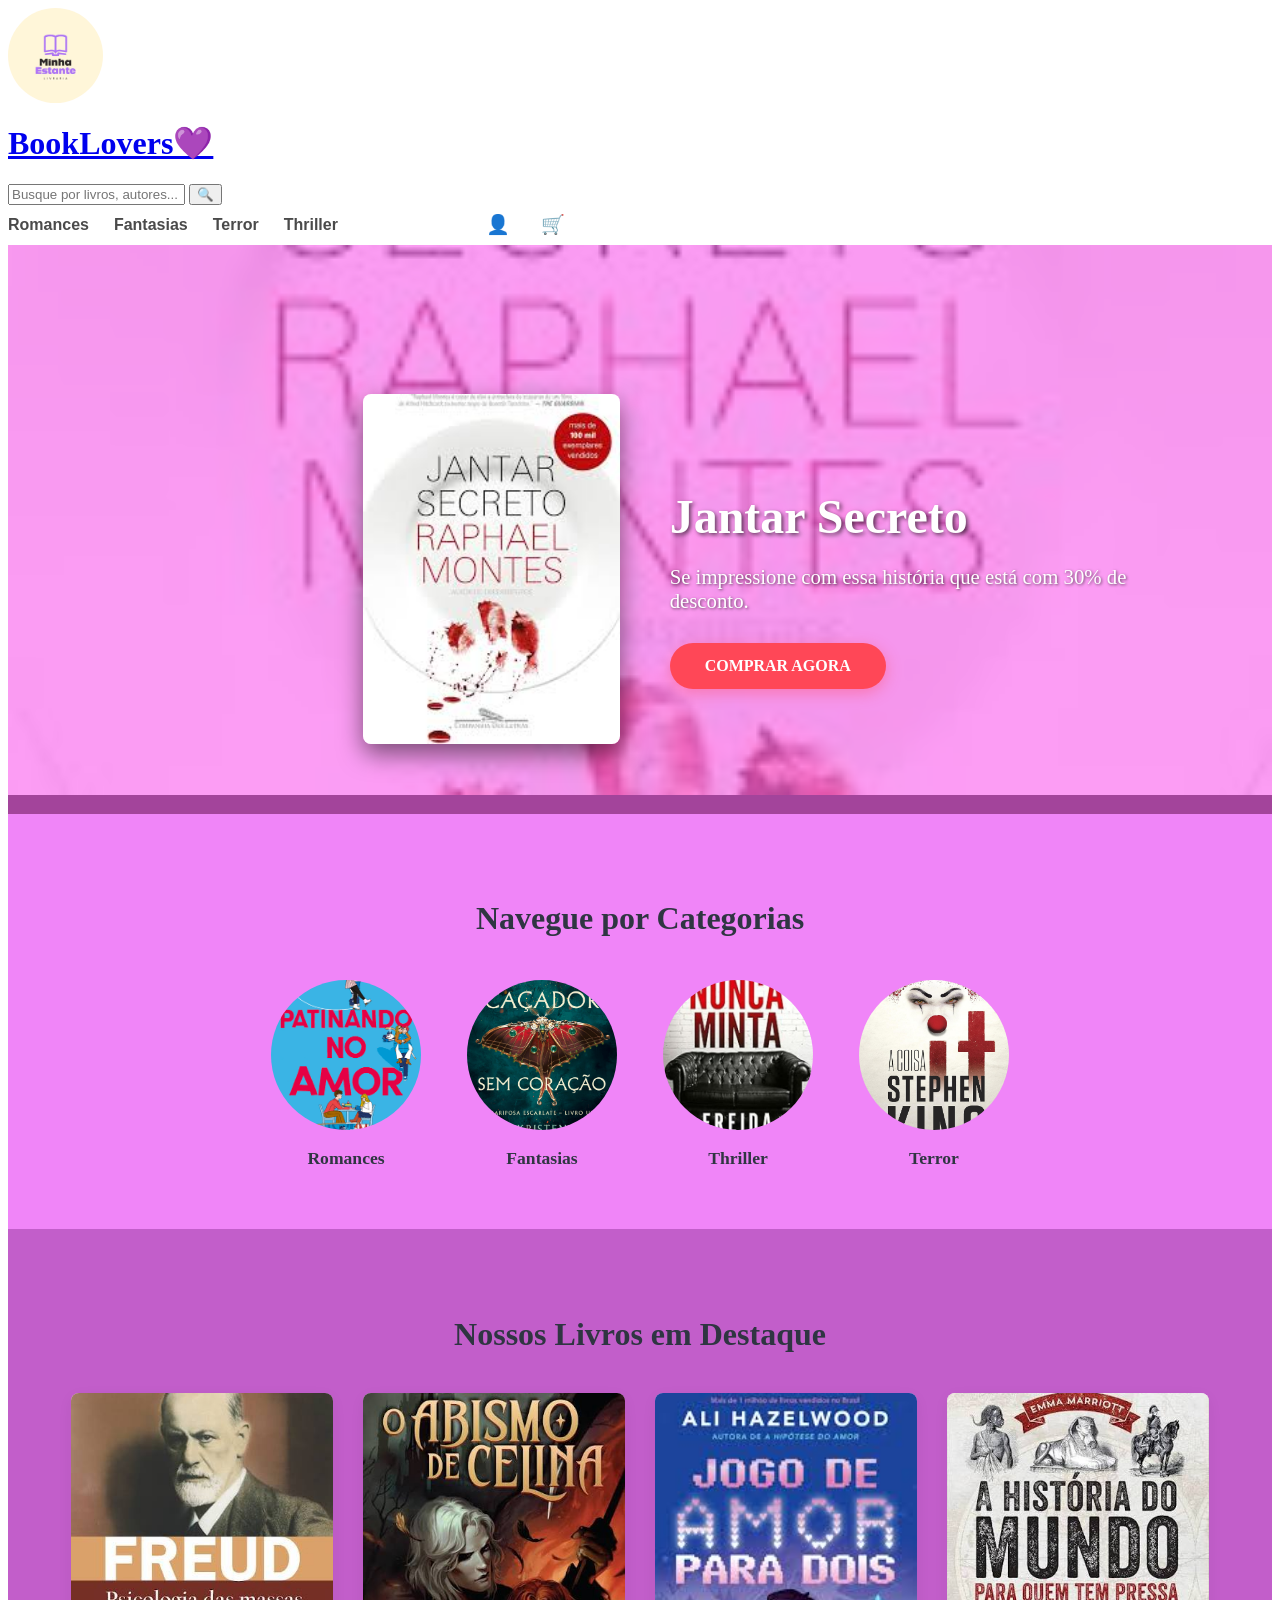
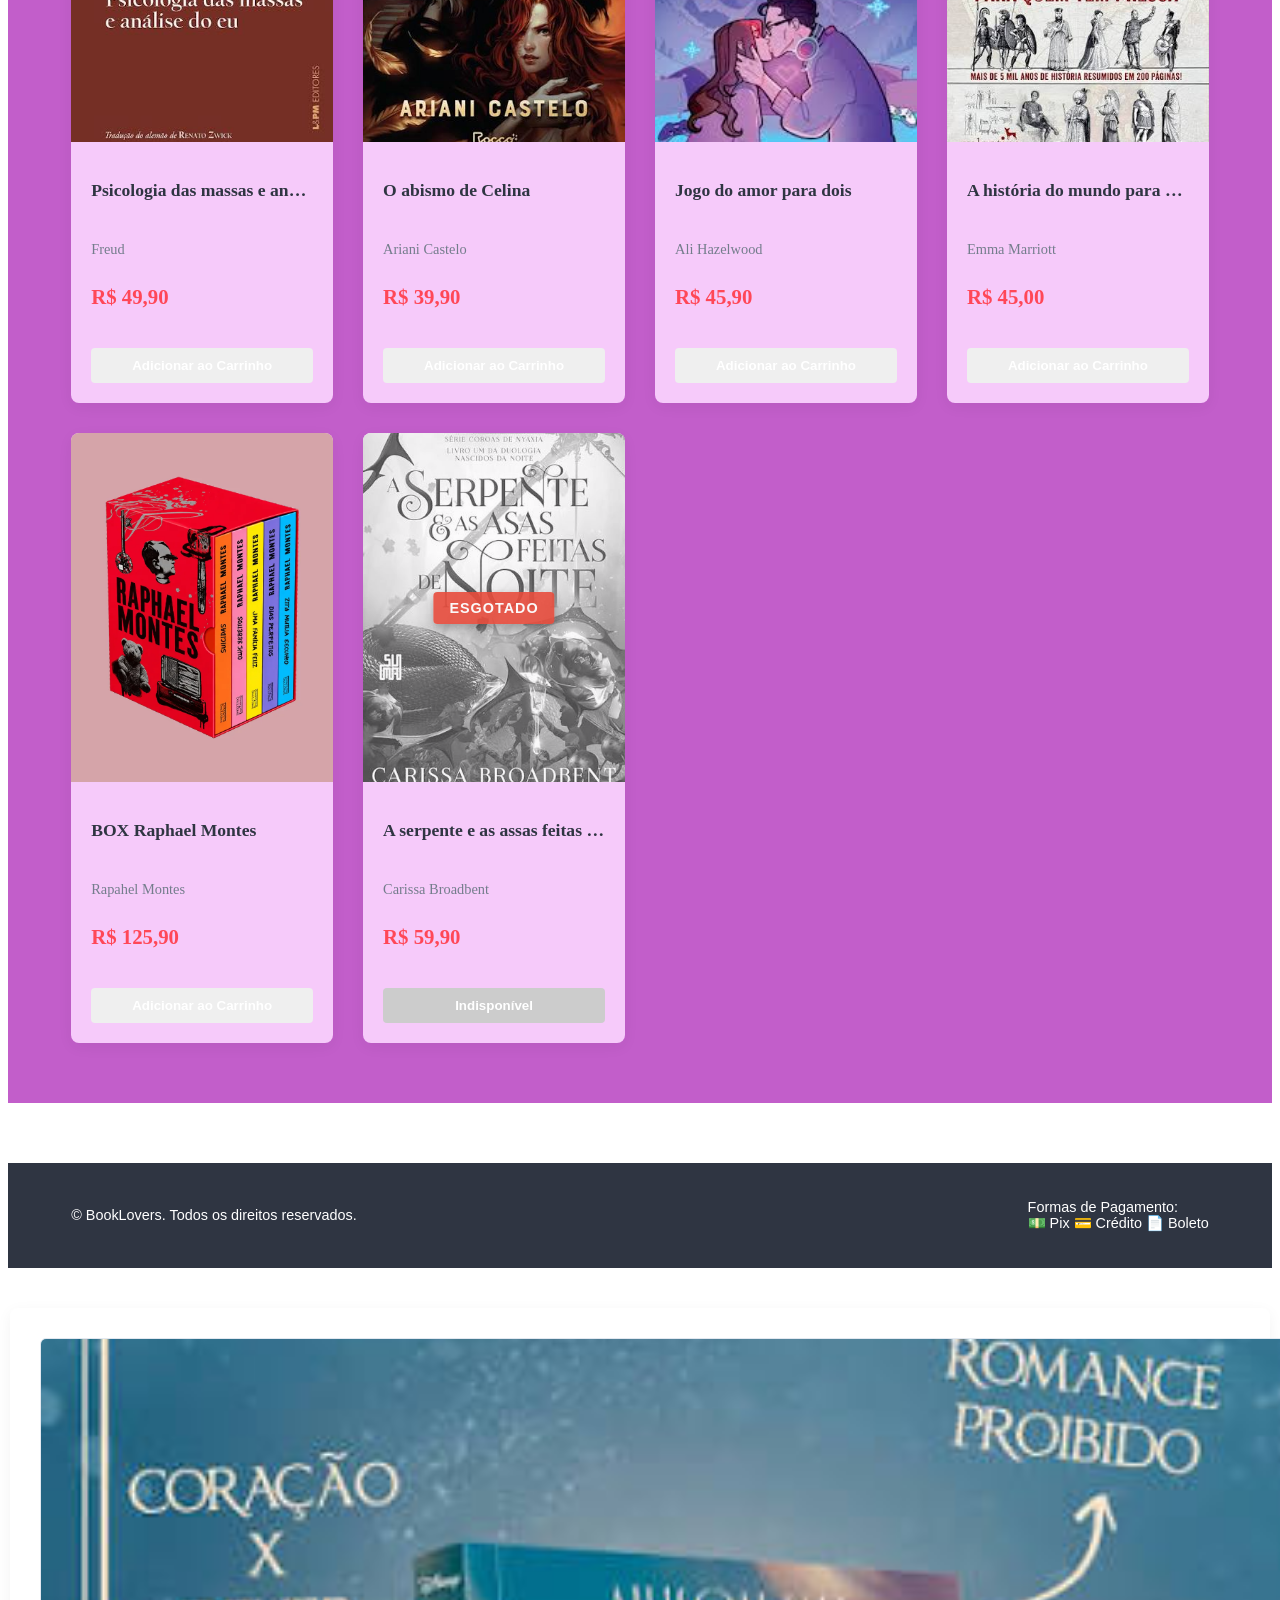
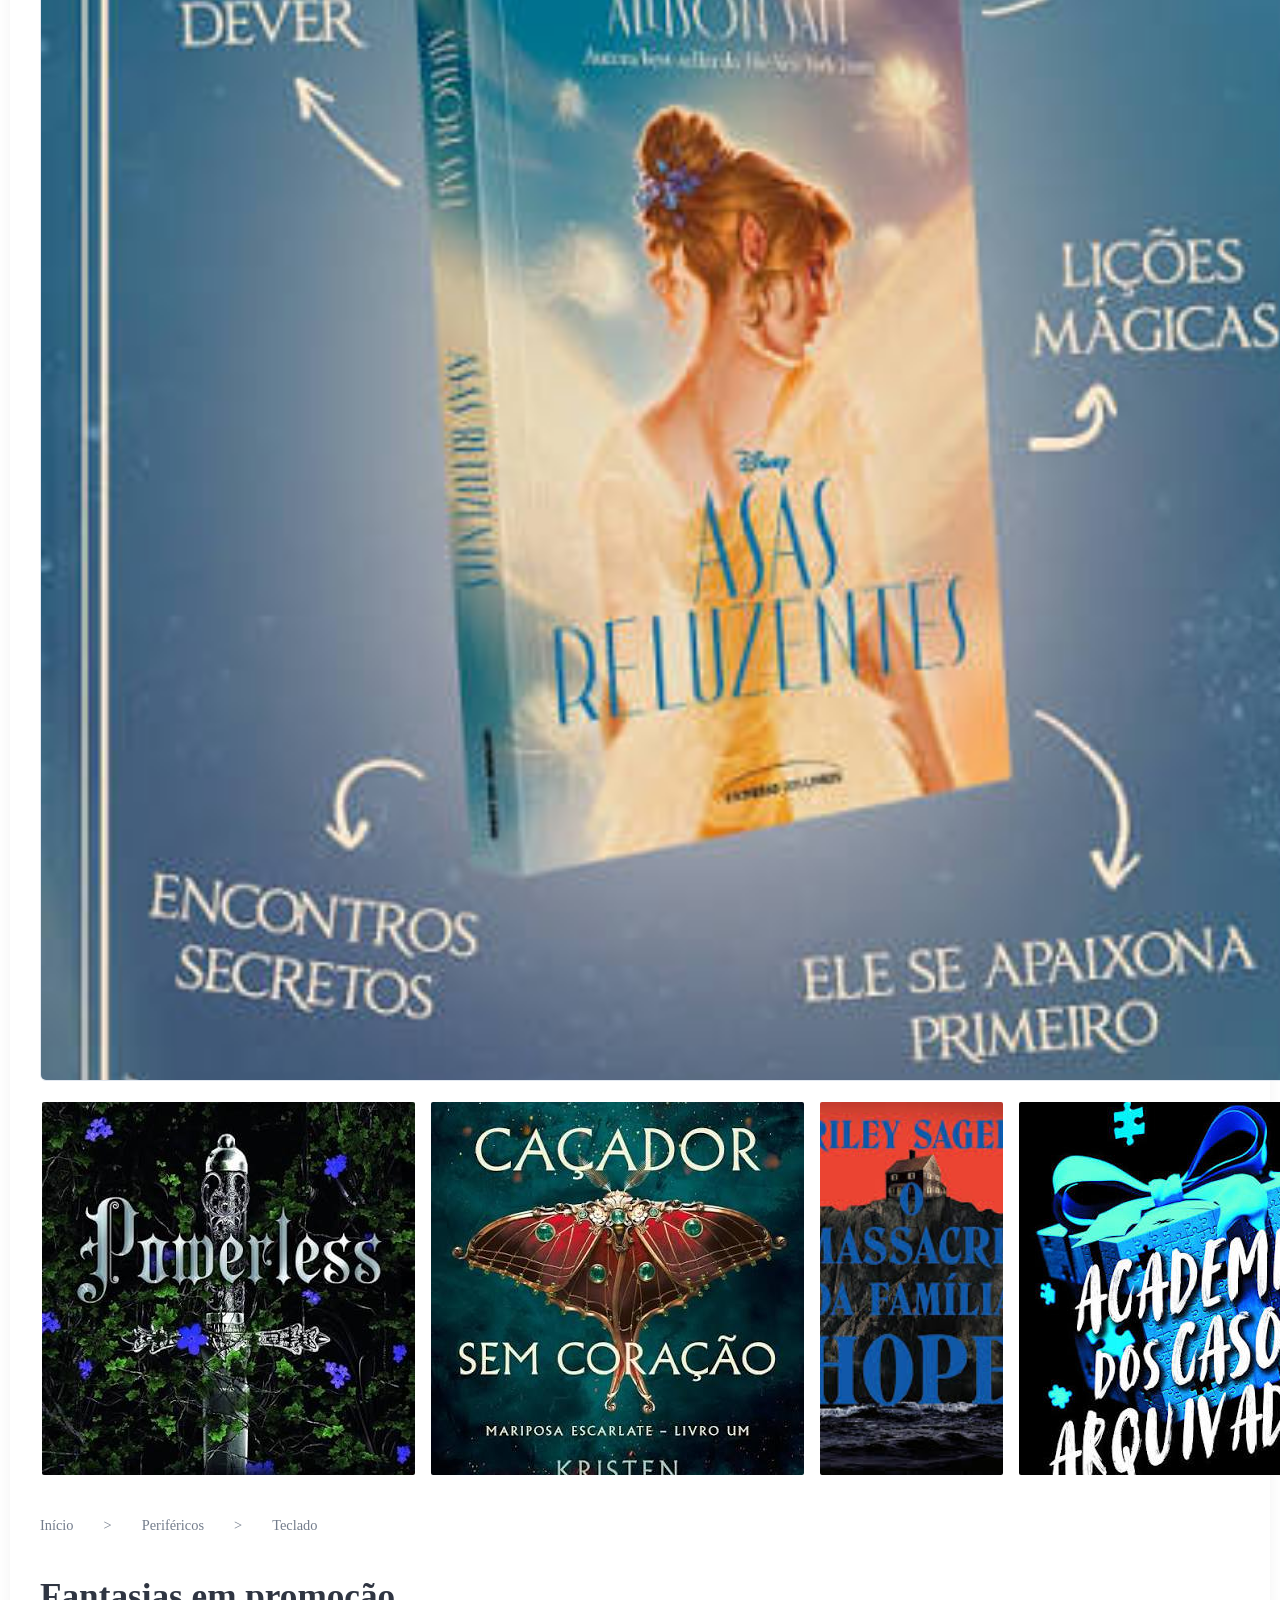
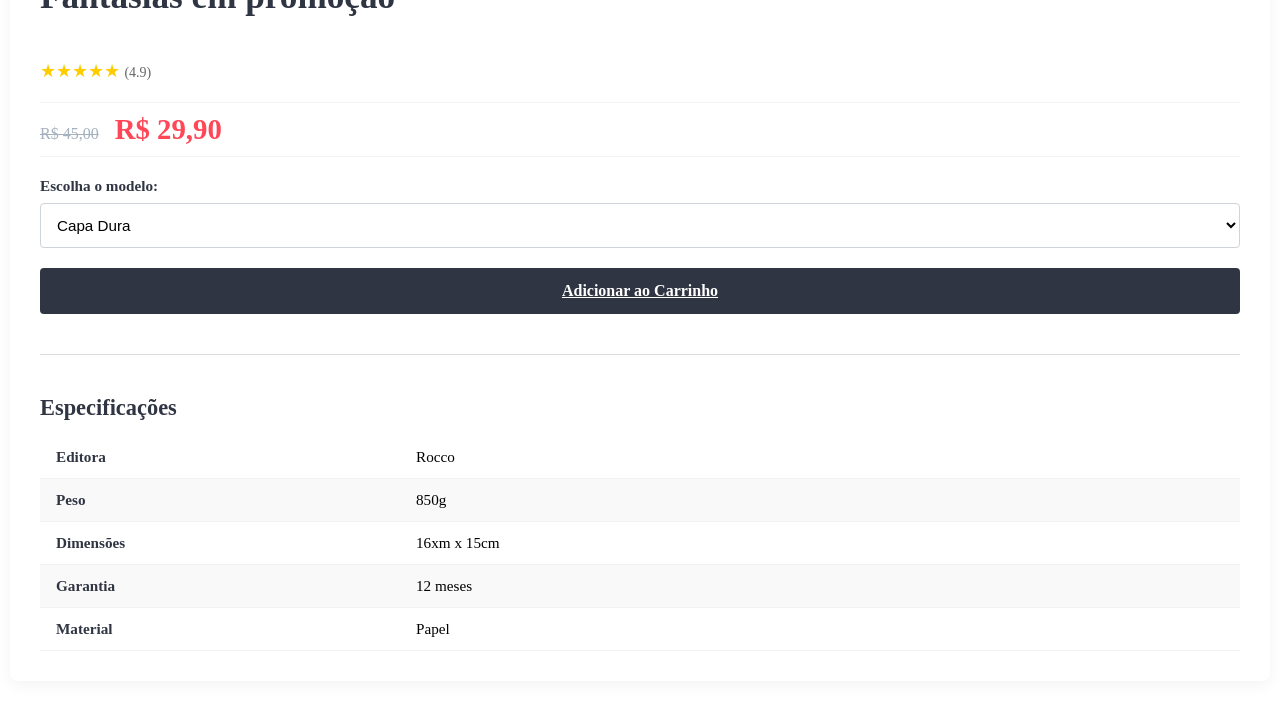
==== index.html @ 4bb21562 "Projeto Completo E-commerce HTML5 e CSS3" ====
<!DOCTYPE html>
<html lang="en">
<head>
    <meta charset="UTF-8">
    <meta name="viewport" content="width=device-width, initial-scale=1.0">
    <title>Document</title>
    <link rel="stylesheet" href="style.css">
</head>
<body>

    <header>
        <div class="logo">
            <a href="#">
                <img src="logo.webp" alt="Logotipo Oficial da Loja" />
                <h1>BookLovers💜</h1>
            </a>
        </div>

          <div class="search-box">
        <input type="text" placeholder="Busque por livros, autores...">
        <button>🔍</button>
    </div>

        <nav>
            <ul class="nav-links">
                <li><a href="romances">Romances</a></li>
                <li><a href="fantasias">Fantasias</a></li>
                <li><a href="terror">Terror</a></li>
                <li><a href="Thriller">Thriller</li>
            </ul>

               <div class="nav-icons">
            <a href="#perfil" aria-label="Minha Conta">👤</a>
            <a href="carrinho" aria-label="Carrinho de compras">🛒</a>
            </div>
        </nav>
    </header>

            <section class="hero">
        <div class="carousel-container">
            <div class="carousel-track">

                <!-- BANNER 1 -->
                <div class="carousel-item" id="banner-1">
                    <img src="jantarsecreto.jpg" alt="Fundo Promoção Thriller" class="banner-bg-img">

                    <div class="carousel-content">
                        <div class="book-cover">
                            <img src="jantarsecreto.jpg" alt="Livro Jantar Secreto">
                        </div>
                        <div class="book-info">
                            <h2>Jantar Secreto</h2>
                            <p>Se impressione com essa história que está com 30% de desconto.</p>
                            <a href="#comprar" class="carousel-btn">Comprar Agora</a>
                        </div>
                    </div>
                </div>

                <!-- BANNER 2 -->
                <div class="carousel-item" id="banner-2">
                    <img src="romance.jpg" alt="Fundo Promoção Romance" class="banner-bg-img">
                    
                    <a href="#banner-1" class="nav-arrow prev-arrow">&#10094;</a>
                    <a href="#banner-3" class="nav-arrow next-arrow">&#10095;</a>

                    <div class="carousel-content">
                        <div class="book-cover">
                            <img src="romance.jpg" alt="Livro A Professora do Jogador">
                        </div>
                        <div class="book-info">
                            <h2>A Professora do Jogador</h2>
                            <p>Até 5x sem juros.</p>
                            <a href="#ver-mais" class="carousel-btn">Ver Detalhes</a>
                        </div>
                    </div>
                </div>

                <!-- BANNER 3 -->
                <div class="carousel-item" id="banner-3">
                    <img src="fantasia.jpg" alt="Fundo Promoção Fantasia" class="banner-bg-img">
                    
                    <a href="#banner-2" class="nav-arrow prev-arrow">&#10094;</a>
                    <a href="#banner-1" class="nav-arrow next-arrow">&#10095;</a>

                    <div class="carousel-content">
                        <div class="book-cover">
                            <img src="fantasia.jpg" alt="Livro A Rainha Sul">
                        </div>
                        <div class="book-info">
                            <h2>A Rainha Sul</h2>
                            <p>Frete grátis para todo o Brasil usando o cupom FRETELIVRO.</p>
                            <a href="#aproveitar" class="carousel-btn">Aproveitar</a>
                        </div>
                    </div>
                </div>

            </div>
        </div>
    </section>

    <section class="categories-section">
    <h2>Navegue por Categorias</h2>
    
    <div class="categories-container">
        
        <!-- Categoria 1 -->
        <a href="#romances" class="category-item">
            <div class="category-img-wrapper">
                <img src="romance2.png" alt="Categoria Romances">
            </div>
            <span>Romances</span>
        </a>

        <!-- Categoria 2 -->
        <a href="#fantasias" class="category-item">
            <div class="category-img-wrapper">
                <img src="fantasia2.jpg" alt="Categoria Fantasias">
            </div>
            <span>Fantasias</span>
        </a>

        <!-- Categoria 3 -->
        <a href="#terror" class="category-item">
            <div class="category-img-wrapper">
                <img src="suspense.webp" alt="Categoria Terror">
            </div>
            <span>Thriller</span>
        </a>

        <!-- Categoria 4 -->
        <a href="#Thriller" class="category-item">
            <div class="category-img-wrapper">
                <img src="terror.jpg" alt="Categoria Terror">
            </div>
            <span>Terror</span>
        </a>
    </div>
</section>

<section class="products-section">
    <h2>Nossos Livros em Destaque</h2>
    
        <div class="products-grid">
        
        <!-- PRODUTO 1 -->
        <article class="product-card">
            <figure class="product-img-container">
                <img src="freud.jpg" 
                     alt="Livro de romance com capa rosa ilustrada mostrando um casal de jovens" 
                     width="300" 
                     height="400" 
                     loading="lazy">
            </figure>
            <figcaption class="product-info">
                <h3>Psicologia das massas e anásile do eu</h3>
                <p class="product-author">Freud</p>
                <p class="product-price">R$ 49,90</p>
                <button class="buy-button">Adicionar ao Carrinho</button>
            </figcaption>
        </article>

        <!-- PRODUTO 2 -->
        <article class="product-card">
            <figure class="product-img-container">
                <img src="oabismodecelina.jpg" 
                     alt="Livro de fantasia medieval com dragão dourado em relevo na capa escura" 
                     width="300" 
                     height="400" 
                     loading="lazy">
            </figure>
            <figcaption class="product-info">
                <h3>O abismo de Celina</h3>
                <p class="product-author">Ariani Castelo</p>
                <p class="product-price">R$ 39,90</p>
                <button class="buy-button">Adicionar ao Carrinho</button>
            </figcaption>
        </article>

        <!-- PRODUTO 3 -->
        <article class="product-card">
            <figure class="product-img-container">
                <img src="jogodoamorparadois.jpg" 
                     alt="Livro de terror psicológico com fundo preto e uma silhueta misteriosa em uma floresta" 
                     width="300" 
                     height="400" 
                     loading="lazy">
            </figure>
            <figcaption class="product-info">
                <h3>Jogo do amor para dois</h3>
                <p class="product-author">Ali Hazelwood</p>
                <p class="product-price">R$ 45,90</p>
                <button class="buy-button">Adicionar ao Carrinho</button>
            </figcaption>
        </article>

        <!-- PRODUTO 4 -->
        <article class="product-card">
            <figure class="product-img-container">
                <img src="ahistoriadomundo.jpg" 
                     alt="Livro de suspense policial mostrando uma fita de isolamento de cena de crime" 
                     width="300" 
                     height="400" 
                     loading="lazy">
            </figure>
            <figcaption class="product-info">
                <h3>A história do mundo para quem tem pressa</h3>
                <p class="product-author">Emma Marriott</p>
                <p class="product-price">R$ 45,00</p>
                <button class="buy-button">Adicionar ao Carrinho</button>
            </figcaption>
        </article>

        <!-- PRODUTO 5 -->
        <article class="product-card">
            <figure class="product-img-container">
                <img src="box.webp" 
                     alt="Livro clássico de drama com caligrafia dourada antiga e capa dura azul marinho" 
                     width="300" 
                     height="400" 
                     loading="lazy">
            </figure>
            <figcaption class="product-info">
                <h3>BOX Raphael Montes</h3>
                <p class="product-author">Rapahel Montes</p>
                <p class="product-price">R$ 125,90</p>
                <button class="buy-button">Adicionar ao Carrinho</button>
            </figcaption>
        </article>

        <!-- PRODUTO 6 (Esgotado) -->
        <article class="product-card product-sold-out">
            <figure class="product-img-container">
                <img src="asserpentes.jpg" 
                     alt="Livro de ficção científica com ilustrações de planetas e uma nave espacial neon" 
                     width="300" 
                     height="400" 
                     loading="lazy">
                <div class="sold-out-badge">ESGOTADO</div> 
            </figure>
            <figcaption class="product-info">
                <h3>A serpente e as assas feitas de noite</h3>
                <p class="product-author">Carissa Broadbent</p>
                <p class="product-price">R$ 59,90</p>
                <button class="buy-button" disabled style="background-color: #ccc; cursor: not-allowed;">Indisponível</button>
            </figcaption>
        </article>

    </div>

</section>

<footer>
    <div class="footer-container">
        
        <div class="footer-copy">
            <p>&copy; BookLovers. Todos os direitos reservados.</p>
        </div>

        <div class="footer-payments">
            <span>Formas de Pagamento:</span>
            <div class="payment-badges">
                
                <span class="badge" title="Pix">💵 Pix</span>
                <span class="badge" title="Cartão de Crédito">💳 Crédito</span>
                <span class="badge" title="Boleto Bancário">📄 Boleto</span>
            </div>
        </div>
    </div>
</footer>

<div class="container">
        
        <!-- 1. Layout de Duas Colunas -->
        <div class="product-wrapper">
            
            <!-- Coluna da Esquerda: Galeria de Imagens -->
            <div class="column-left">
                <!-- Foto Principal Grande -->
                 <img src="asas.jpg" alt="Foto principal do Livro de Fantasia" 
                 class="main-image">
                <!-- Miniaturas (Thumbnails) -->
                <div class="thumbnails">
        <img src="powerless.jpg" alt="Visão frontal" class="thumb">
        <img src="caçador.jpg" alt="Visão lateral" class="thumb">
        <img src="omassacre.jpg" alt="Detalhe dos switches" class="thumb">
        <img src="academia.jpg" alt="Iluminação RGB" class="thumb">
                </div>
            </div>

            <!-- Coluna da Direita: Informações de Compra -->
            <div class="column-right">
                
                <!-- Trilha de Navegação (Breadcrumb) -->
                <nav class="breadcrumb">
                    <a href="#">Início</a> &gt; <a href="#">Periféricos</a> &gt; <a href="#">Teclado</a>
                </nav>

                <!-- Título h1 -->
                <h1 class="product-title">Fantasias em promoção</h1>

                <!-- Avaliação em Estrelas -->
                <div class="stars">
                    ★★★★★ <span style="color:#666; font-size:14px;">(4.9)</span>
                </div>

                <!-- Preço Antigo/Atual -->
                <div class="price-box">
                    <span class="old-price">R$ 45,00</span>
                    <span class="current-price">R$ 29,90</span>
                </div>

                <!-- Seletor de Opções (<select>) -->
                <div class="selectors">
                    <label for="switch-color">Escolha o modelo:</label>
                    <select id="switch-color" name="switch-color">
                        <option value="blue">Capa Dura</option>
                        <option value="red">Capa Mole</option>
                        <option value="brown">Edição Especial</option>
                    </select>
                </div>

                <!-- Botão Principal -->
                <a href="carrinho.html" class="btn-add-to-cart">Adicionar ao Carrinho</a>

            </div>
        </div>

        <hr style="border: 0; height: 1px; background: #ddd; margin: 40px 0;">

        <!-- 2. Tabela de Especificações Técnicas -->
        <h2 class="spec-table-title">Especificações</h2>
        
        <table class="spec-table">
            <tbody>
                <tr>
                    <th scope="row">Editora</th>
                    <td>Rocco</td>
                </tr>
                <tr>
                    <th scope="row">Peso</th>
                    <td>850g</td>
                </tr>
                <tr>
                    <th scope="row">Dimensões</th>
                    <td>16xm x 15cm</td>
                </tr>
                <tr>
                    <th scope="row">Garantia</th>
                    <td>12 meses</td>
                </tr>
                <tr>
                    <th scope="row">Material</th>
                    <td>Papel</td>
                </tr>
            </tbody>
        </table>

    </div>
    

</body>
</html>
---- style.css ----
Aqui está o seu arquivo style.css completo e unificado. Adicionei os estilos das novas páginas diretamente no código que você enviou, mantendo a sua paleta de cores original e cobrindo todos os requisitos obrigatórios das imagens (como o tamanho de 64px com object-fit: cover para as mídias e as regras de feedback visual com :focus:valid e :focus:invalid).

Código CSS Atualizado e Unificado (style.css)

Substitua todo o conteúdo do seu arquivo style.css por este bloco abaixo:
css
/* ==========================================================================
   CÓDIGO ORIGINAL ENVIADO PELO USUÁRIO (CABEÇALHO, HERO, VITRINE E PRODUTO)
   ========================================================================== */

/* 1. Configuração e Fundo do Cabeçalho Principal */
header {
  display: flex;
  justify-content: space-between; /* Empurra a logo para a esquerda e o <nav> para a direita */
  align-items: center;           /* Alinha tudo verticalmente no centro */
  padding: 15px 5%;              /* Dá um espaçamento interno para não colar nas bordas */
  background-color: #c685e0;     /* Cor de fundo do cabeçalho */
  box-shadow: 0 2px 10px rgba(220, 54, 54, 0.08); /* Cria uma sombra suave embaixo */
  position: sticky;              /* Mantém o menu fixo no topo ao rolar a página */
  top: 0;
  z-index: 1000;                 /* Garante que o menu fique por cima do carrossel */
}

/* 2. Controle do tamanho da Imagem da Logo */
.logo img {
  height: 95px;                  /* Define uma altura ideal e bem ajustada para a logo */
  width: auto;                   /* Mantém a proporção correta para não distorcer */
  display: block;
  border-radius: 50%;
  object-fit: cover;
}

/* 3. Estrutura do Menu de Navegação (nav) */
nav {
  display: flex;
  align-items: center;           /* Alinha a lista de links e o carrinho na mesma linha */
  gap: 30px;                     /* Espaçamento seguro entre o menu de texto e o ícone do carrinho */
}

.nav-icons {
  display: flex;
  flex-direction: row; /* Força ficar na horizontal, e não empilhado */
  gap: 15px;           /* Espaço entre um ícone e outro */
  align-items: center;
}
/* 4. Alinhamento dos Links (ul) */
.nav-links {
  display: flex;                 /* Coloca os itens do menu (li) um ao lado do outro */
  list-style: none;              /* Remove as bolinhas padrões da lista */
  gap: 25px;                     /* Espaçamento uniforme entre cada link */
  margin: 0;
  padding: 0;
}

/* 5. Estilização Visual das Palavras (Links) */
.nav-links a {
  text-decoration: none;         /* Remove o sublinhado padrão de link */
  color: #4a4a4a;                /* Cor cinza escura moderna */
  font-family: sans-serif;
  font-size: 1rem;
  font-weight: 600;              /* Deixa a fonte ligeiramente mais marcante */
  transition: color 0.2s ease;   /* Deixa a mudança de cor suave ao passar o mouse */
}

/* Efeito Hover nos links de texto */
.nav-links a:hover {
  color: #f069de;                /* Muda para a cor de destaque (Vermelho/Coral) */
}

.nav-icons a {
  display: flex;
  align-items: center;
  justify-content: center;
  width: 40px;
  height: 40px;
  background-color: #ffffff; /* Fundo branco como o da sua imagem */
  border-radius: 50%;
  color: #2f3542;
  text-decoration: none;
  font-size: 1.2rem;
  transition: all 0.2s ease;
}

.nav-icons a:hover {
  transform: scale(1.1);
  background-color: #ff4757; /* Cor de destaque ao passar o mouse */
  color: #ffffff;
}
/* 6. Estilização do Ícone de Carrinho */
.cart-icon a {
  display: flex;
  align-items: center;
  justify-content: center;
  width: 40px;
  height: 40px;
  background-color: #f1f2f6;     /* Cria uma sutil bolinha cinza de fundo para o ícone */
  border-radius: 50px;           /* Deixa o fundo perfeitamente redondo */
  color: #2f3542;
  transition: all 0.2s ease;
}

/* Efeito Hover no botão do carrinho */
.cart-icon a:hover {
  background-color: #ff4757;     /* Fundo fica vermelho ao passar o mouse */
  color: #ffffff;                /* O ícone dentro dele fica branco */
  transform: scale(1.08);        /* Dá um leve pulo de zoom */
}

/* ==================== ESTILO DO CARROSSEL (LIVRO + TEXTO) ==================== */
.hero {
  width: 100%;
  background-color: #000000;
}

.carousel-container {
  width: 100%;
  overflow-x: auto;
  scroll-snap-type: x mandatory; 
  scroll-behavior: smooth;
}

.carousel-container::-webkit-scrollbar {
  display: none; /* Oculta barra de rolagem */
}

.carousel-track {
  display: flex;
}

.carousel-item {
  flex: 0 0 100%;
  width: 100%;
  position: relative;
  scroll-snap-align: start;
}

/* Imagem de fundo do banner geral */
.banner-bg-img {
  width: 100%;
  height: 550px; /* Aumentamos um pouco a altura para acomodar o livro */
  object-fit: cover;
  display: block;
}

/* Container do Conteúdo: Organiza o livro e os textos lado a lado */
.carousel-content {
  position: absolute;
  top: 0;
  left: 0;
  width: 100%;
  height: 100%;
  background: rgba(250, 105, 238, 0.65); /* Filtro escuro para dar excelente leitura */
  
  display: flex;
  flex-direction: row; /* Coloca Livro e Texto lado a lado */
  justify-content: center;
  align-items: center;
  gap: 50px; /* Espaço entre o livro e as informações */
  padding: 40px 10%;
  color: #ffffff;
}

/* Lado Esquerdo: Área da Capa do Livro */
.book-cover {
  flex-shrink: 0;
}

.book-cover img {
  height: 350px; /* Altura ideal da capa do livro na tela */
  width: auto;
  border-radius: 8px; /* Cantos arredondados na capa */
  box-shadow: 0 10px 25px rgba(0, 0, 0, 0.5); /* Sombra pesada para dar efeito 3D */
  display: block;
}

/* Lado Direito: Textos e Botão */
.book-info {
  max-width: 500px;
  text-align: left; /* Alinha o texto à esquerda, combinando com o design lateral */
}

.book-info h2 {
  font-size: 3rem;
  margin-bottom: 15px;
  text-shadow: 2px 2px 4px rgba(0, 0, 0, 0.6);
}

.book-info p {
  font-size: 1.3rem;
  margin-bottom: 30px;
  text-shadow: 1px 1px 3px rgba(0, 0, 0, 0.6);
}

/* Botão de Compra */
.carousel-btn {
  display: inline-block;
  background-color: #ff4757;
  color: #ffffff;
  text-decoration: none;
  padding: 14px 35px;
  font-weight: bold;
  font-size: 1rem;
  border-radius: 50px;
  text-transform: uppercase;
  transition: all 0.2s ease;
  box-shadow: 0 4px 15px rgba(255, 71, 87, 0.4);
}

.carousel-btn:hover {
  background-color: #ff6b81;
  transform: translateY(-3px);
}

/* RESPONSIVIDADE: Ajustes para telas menores de celular */
@media (max-width: 768px) {
  .banner-bg-img {
    height: 600px; /* No celular precisa de mais altura vertical */
  }
  
  .carousel-content {
    flex-direction: column; /* No celular, coloca o livro EM CIMA do texto */
    gap: 20px;
    padding: 20px;
    text-align: center;
  }
  
  .book-cover img {
    height: 220px; /* Diminui o livro no celular */
  }
  
  .book-info {
    text-align: center;
  }
  
  .book-info h2 {
    font-size: 1.8rem;
  }
  
  .book-info p {
    font-size: 1rem;
    margin-bottom: 15px;
  }
}

/* ==================== SEÇÃO DE CATEGORIAS CIRCULARES ==================== */
.categories-section {
  padding: 60px 5%;
  text-align: center;
  background-color: #f085f8;
}

.categories-section h2 {
  font-size: 2rem;
  margin-bottom: 40px;
  color: #2f3542;
  font-weight: 700;
}

/* Container que alinha as 4 categorias horizontalmente */
.categories-container {
  display: flex;
  justify-content: center;
  align-items: center;
  flex-wrap: wrap; /* Permite quebrar de linha em telas pequenas */
  gap: 40px;       /* Espaçamento uniforme entre os círculos */
}

/* Item individual da categoria (Link) */
.category-item {
  display: flex;
  flex-direction: column;
  align-items: center;
  text-decoration: none;
  color: #2f3542;
  font-weight: 600;
  font-size: 1.1rem;
  gap: 15px; /* Espaço entre a imagem circular e o texto abaixo dela */
}

/* Wrapper para controlar o corte da borda e animação com segurança */
.category-img-wrapper {
  width: 150px;         /* REQUISITO: Largura idêntica à altura */
  height: 150px;        /* REQUISITO: Altura idêntica à largura */
  border-radius: 50%;   /* REQUISITO: Círculo perfeito */
  overflow: hidden;     /* Garante que a imagem não vaze para fora do círculo */
  border: 3px solid transparent; /* Reserva o espaço para a borda no hover não mexer o layout */
  transition: all 0.3s ease;    /* Transição suave para a animação */
}

/* Estilização interna da imagem da categoria */
.category-img-wrapper img {
  width: 100%;
  height: 100%;
  object-fit: cover;    /* REQUISITO: Ajusta a foto sem distorcer ou esmagar */
  display: block;
  transition: transform 0.3s ease; /* Transição para o efeito de ampliação */
}

/* REQUISITO: Efeitos ao passar o mouse (:hover) */
.category-item:hover .category-img-wrapper {
  border-color: #ff4757; /* Adiciona uma borda colorida (mesmo tom do botão/carrinho) */
}

.category-item:hover .category-img-wrapper img {
  transform: scale(1.08); /* REQUISITO: Leve ampliação da imagem de 1.08x */
}

/* Efeito simples de cor também no texto ao passar o mouse */
.category-item:hover span {
  color: #ff4757;
}

/* ==================== VITRINE DE PRODUTOS PADRONIZADA ==================== */
.products-section {
  padding: 60px 5%;
  background-color: #c25eca;
  text-align: center;
}

.products-section h2 {
  font-size: 2rem;
  margin-bottom: 40px;
  color: #2f3542;
}

.products-grid {
  display: grid;
  grid-template-columns: repeat(auto-fit, minmax(250px, 1fr));
  gap: 30px; 
}

.product-card {
  background-color: #f6cafa;
  border-radius: 8px;
  overflow: hidden;
  box-shadow: 0 4px 15px rgba(0, 0, 0, 0.05);
  transition: transform 0.3s ease;
}

.product-img-container {
  width: 100%;
  overflow: hidden; 
  margin: 0;
  background-color: #f4f1f5;
  aspect-ratio: 3 / 4; 
}
.product-img-container img {
  width: 100%;
  height: 100%;
  object-fit: cover; 
  display: block;
  transition: transform 0.3s ease; 
}

.product-card:hover .product-img-container img {
  transform: scale(1.1); 
}

.product-info {
  padding: 20px;
  text-align: left;
  display: flex;
  flex-direction: column;
  gap: 8px;
}

.product-info h3 {
  font-size: 1.1rem;
  color: #2f3542;
  font-weight: 600;
  white-space: nowrap;
  overflow: hidden;
  text-overflow: ellipsis; 
}

.product-author {
  font-size: 0.9rem;
  color: #747d8c;
}

.product-price {
  font-size: 1.3rem;
  font-weight: 700;
  color: #ff4757; 
  margin-top: 5px;
}

/* Botão de compra interno da vitrine */
.buy-button {
Use o código com cuidado.
background-color: #2f3542;
color: #ffffff;
border: none;
padding: 10px;
border-radius: 4px;
font-weight: 600;
cursor: pointer;
margin-top: 10px;
transition: background-color 0.2s ease;
}
.buy-button:hover {
background-color: #ff4757; /* Fica vermelho ao passar o mouse */
}
/* ==================== PRODUTO ESGOTADO (FILTROS CSS) ==================== */
.product-sold-out .product-img-container {
position: relative;
}
.product-sold-out .product-img-container img {
filter: grayscale(100%);
opacity: 0.7;
}
.sold-out-badge {
position: absolute;
top: 50%;
left: 50%;
transform: translate(-50%, -50%);
background-color: rgba(231, 76, 60, 0.9);
color: #fbf9f9;
font-family: sans-serif;
font-size: 0.9rem;
font-weight: bold;
letter-spacing: 1px;
padding: 8px 16px;
border-radius: 4px;
text-transform: uppercase;
box-shadow: 0 4px 10px rgba(0, 0, 0, 0.3);
pointer-events: none;
z-index: 5;
}
.product-sold-out:hover .product-img-container img {
transform: scale(1);
}
/* ==================== SEÇÃO DE DETALHES GERAIS ==================== */
.container {
max-width: 1200px;
margin: 40px auto;
background: #fff;
padding: 30px;
border-radius: 8px;
box-shadow: 0 4px 15px rgba(0,0,0,0.05);
}
.product-wrapper {
display: flex;
flex-wrap: wrap;
gap: 40px;
margin-bottom: 40px;
}
.column-left {
flex: 1 1 450px;
}
/* Requisito Foto Principal: aspect-ratio 1/1 com object-fit cover */
.main-image {
width: 100%;
aspect-ratio: 1 / 1;
object-fit: cover;
border-radius: 6px;
border: 1px solid #e2e8f0;
}
.thumbnails {
display: flex;
gap: 12px;
margin-top: 15px;
}
/* Requisito Miniaturas: aspect-ratio 1/1 com efeito de destaque no hover */
.thumb {
flex: 1;
aspect-ratio: 1 / 1;
object-fit: cover;
border: 2px solid transparent;
border-radius: 4px;
cursor: pointer;
transition: all 0.2s ease;
}
.thumb:hover {
border-color: #ff4757;
transform: translateY(-2px);
}
.column-right {
flex: 1 1 450px;
display: flex;
flex-direction: column;
gap: 20px;
}
.breadcrumb {
font-size: 0.9rem;
color: #747d8c;
}
.breadcrumb a {
text-decoration: none;
color: inherit;
}
.breadcrumb a:hover {
text-decoration: underline;
}
.product-title {
font-size: 2.2rem;
color: #2f3542;
font-weight: 700;
}
.product-author-detail {
font-size: 1.1rem;
color: #747d8c;
margin-top: -10px;
}
.stars {
color: #ffcc00;
font-size: 1.1rem;
}
.price-box {
padding: 10px 0;
border-top: 1px solid #f1f2f6;
border-bottom: 1px solid #f1f2f6;
}
.old-price {
text-decoration: line-through;
color: #a4b0be;
font-size: 1rem;
margin-right: 12px;
}
.current-price {
font-size: 1.8rem;
font-weight: 700;
color: #ff4757;
}
.selectors {
display: flex;
flex-direction: column;
gap: 8px;
}
.selectors label {
font-weight: 600;
font-size: 0.95rem;
color: #2f3542;
}
.selectors select {
width: 100%;
padding: 12px;
border: 1px solid #ced4da;
border-radius: 4px;
background-color: #fff;
font-size: 0.95rem;
}
.btn-add-to-cart {
display: block;
text-align: center;
background-color: #2f3542;
color: white;
padding: 14px;
font-weight: 600;
font-size: 1rem;
border-radius: 4px;
transition: background 0.2s;
}
.btn-add-to-cart:hover {
background-color: #ff4757;
}
/* Requisito Tabela Semântica Zebrada */
.spec-table-title {
font-size: 1.4rem;
margin-bottom: 15px;
color: #2f3542;
}
.spec-table {
width: 100%;
border-collapse: collapse;
}
.spec-table th, .spec-table td {
padding: 12px 16px;
text-align: left;
border-bottom: 1px solid #f1f2f6;
font-size: 0.95rem;
}
/* Cabeçalho de Linha th scope="row" */
.spec-table th {
font-weight: 600;
color: #2f3542;
width: 30%;
}
/* Efeito Zebrado :nth-child(even) */
.spec-table tbody tr:nth-child(even) {
background-color: #f9f9f9;
}
/* ==========================================================================
NOVOS ESTILOS ADICIONADOS: PÁGINAS DO CARRINHO E CADASTRO (FOTOS COMPLEMENTARES)
========================================================================== */
/* ==================== ESTILO ADICIONAL DA PÁGINA 2 (CARRINHO) ==================== */
.cart-container {
max-width: 1200px;
margin: 40px auto;
display: flex;
flex-wrap: wrap;
gap: 40px;
}
.cart-main {
flex: 1 1 700px;
background: #ffffff;
padding: 30px;
border-radius: 8px;
border: 1px solid #e2e8f0;
}
.cart-table {
width: 100%;
border-collapse: collapse;
}
.cart-table caption {
font-size: 1rem;
font-weight: 600;
color: #747d8c;
text-align: left;
margin-bottom: 15px;
}
.cart-table th, .cart-table td {
padding: 16px;
text-align: left;
border-bottom: 1px solid #e2e8f0;
vertical-align: middle;
}
.cart-table th {
font-weight: 600;
color: #2f3542;
background-color: #f1f2f6;
font-size: 0.85rem;
text-transform: uppercase;
}
.product-cell {
display: flex;
align-items: center;
gap: 16px;
}
/* Requisito Obrigatório: miniatura quadrada 64px x 64px com object-fit: cover */
.product-thumb {
width: 64px;
height: 64px;
object-fit: cover;
border-radius: 4px;
border: 1px solid #e2e8f0;
}
.product-details h4 {
font-size: 0.95rem;
color: #2f3542;
font-weight: 600;
}
.product-details p {
font-size: 0.8rem;
color: #747d8c;
}
.qty-input {
width: 60px;
padding: 8px;
border: 1px solid #ced4da;
border-radius: 4px;
text-align: center;
}
.btn-remove {
background: none;
border: none;
cursor: pointer;
font-size: 1.1rem;
}
/* Requisito Obrigatório: tfoot com colspan para mensagem de frete ou parcial */
.cart-table tfoot td {
padding: 20px 16px;
background-color: #fff1f2;
color: #ff4757;
font-weight: 600;
font-size: 0.95rem;
border-bottom: none;
border-radius: 4px;
}
/* CARD RESUMO LATERAL - REQUISITO 2 (CARRINHO) */
.order-summary {
flex: 1 1 350px;
background: #ffffff;
padding: 30px;
border-radius: 8px;
border: 1px solid #e2e8f0;
height: fit-content;
display: flex;
flex-direction: column;
gap: 20px;
}
.summary-row {
display: flex;
justify-content: space-between;
font-size: 0.95rem;
color: #2f3542;
}
.summary-row.total {
border-top: 1px solid #e2e8f0;
padding-top: 15px;
font-size: 1.2rem;
font-weight: 700;
}
.coupon-container {
display: flex;
flex-direction: column;
gap: 6px;
}
.coupon-container label {
font-size: 0.85rem;
font-weight: 600;
color: #2f3542;
}
.coupon-box {
display: flex;
gap: 10px;
}
.coupon-box input {
flex: 1;
padding: 10px;
border: 1px solid #ced4da;
border-radius: 4px;
outline: none;
}
.btn-apply {
background-color: #2f3542;
color: #ffffff;
border: none;
padding: 0 16px;
border-radius: 4px;
font-weight: 600;
cursor: pointer;
}
.btn-apply:hover {
background-color: #ff4757;
}
/* Requisito Obrigatório: classe .btn-checkout */
.btn-checkout {
display: block;
text-align: center;
background-color: #ff4757;
color: #ffffff;
padding: 14px;
font-weight: 600;
border-radius: 4px;
}
.btn-checkout:hover {
background-color: #ff6b81;
}
/* ==================== ESTILO DA PÁGINA 3 (CADASTRO / FORMULÁRIO) ==================== */
.form-main {
max-width: 800px;
margin: 40px auto;
background: #ffffff;
padding: 40px;
border-radius: 8px;
border: 1px solid #e2e8f0;
}
/* Requisito Obrigatório: estilização de fieldset e legend */
fieldset {
border: 1px solid #e2e8f0;
border-radius: 6px;
padding: 24px;
margin-bottom: 30px;
}
legend {
font-weight: 700;
font-size: 1.1rem;
color: #2f3542;
padding: 0 10px;
}
.form-group {
display: flex;
flex-direction: column;
gap: 6px;
margin-bottom: 18px;
}
.form-group label {
font-size: 0.9rem;
font-weight: 600;
color: #2f3542;
}
.form-control {
width: 100%;
padding: 12px;
border: 1px solid #ced4da;
border-radius: 4px;
font-size: 0.95rem;
outline: none;
transition: all 0.2s ease-in-out;
}
/* ==================== REQUISITO 3: ESTILIZAÇÃO AVANÇADA POR PSEUDO-CLASSES ==================== */
/* Requisito: Estilizar o estado :focus dos inputs (borda brilhante e outline personalizado) */
.form-control:focus {
border-color: #c685e0;
outline: none;
box-shadow: 0 0 0 3px rgba(198, 133, 224, 0.25);
}
/* Requisito: Feedback visual de validação nativa com :focus:valid (borda verde suave) */
.form-control:focus:valid {
border-color: #28a745 !important;
box-shadow: 0 0 0 3px rgba(40, 167, 69, 0.2) !important;
}
/* Requisito: Feedback visual de validação nativa com :focus:invalid (borda vermelha suave) */
.form-control:focus:invalid {
border-color: #dc3545 !important;
box-shadow: 0 0 0 3px rgba(220, 53, 69, 0.2) !important;
}
/* GRIDS E ALINHAMENTO DO FORMULÁRIO */
.form-row-2 {
display: grid;
grid-template-columns: 1fr 1fr;
gap: 20px;
}
.form-row-3 {
display: grid;
grid-template-columns: 2fr 1fr 2fr;
gap: 15px;
}
/* CONFIGURAÇÃO DO BLOCO 3 (RÁDIOS COM ÍCONES) */
.payment-grid {
display: flex;
flex-direction: column;
gap: 12px;
margin-top: 10px;
}
.payment-option {
display: flex;
align-items: center;
border: 1px solid #e2e8f0;
border-radius: 6px;
padding: 14px 20px;
cursor: pointer;
gap: 12px;
}
.payment-option:hover {
border-color: #ff4757;
background-color: #fafafa;
}
.payment-option input[type="radio"] {
accent-color: #ff4757;
width: 18px;
height: 18px;
}
.payment-label {
display: flex;
align-items: center;
gap: 10px;
font-weight: 600;
font-size: 0.95rem;
color: #2f3542;
width: 100%;
}
.payment-icon {
font-size: 1.2rem;
margin-left: auto;
}
/* CHECKBOX E SUBMIT */
.terms-group {
display: flex;
align-items: flex-start;
gap: 10px;
margin: 25px 0;
}
.terms-group input[type="checkbox"] {
accent-color: #ff4757;
width: 16px;
height: 16px;
margin-top: 4px;
}
.terms-group label {
font-size: 0.9rem;
color: #4a4a4a;
cursor: pointer;
}
.btn-submit {
width: 100%;
background-color: #2f3542;
color: #ffffff;
border: none;
padding: 14px;
border-radius: 4px;
font-size: 1rem;
font-weight: 600;
cursor: pointer;
transition: background-color 0.2s;
}
.btn-submit:hover {
background-color: #ff4757;
}
/* ==================== GLOBAL FOOTER FIX ==================== */
footer {
background-color: #2f3542;
color: #ffffff;
padding: 30px 5%;
font-family: sans-serif;
font-size: 0.9rem;
margin-top: 60px;
}
.footer-container {
display: flex;
justify-content: space-between;
align-items: center;
flex-wrap: wrap;
gap: 20px;
max-width: 1200px;
margin: 0 auto;
}
@media (max-width: 768px) {
.form-row-2, .form-row-3 {
grid-template-columns: 1fr;
gap: 0;
}
}
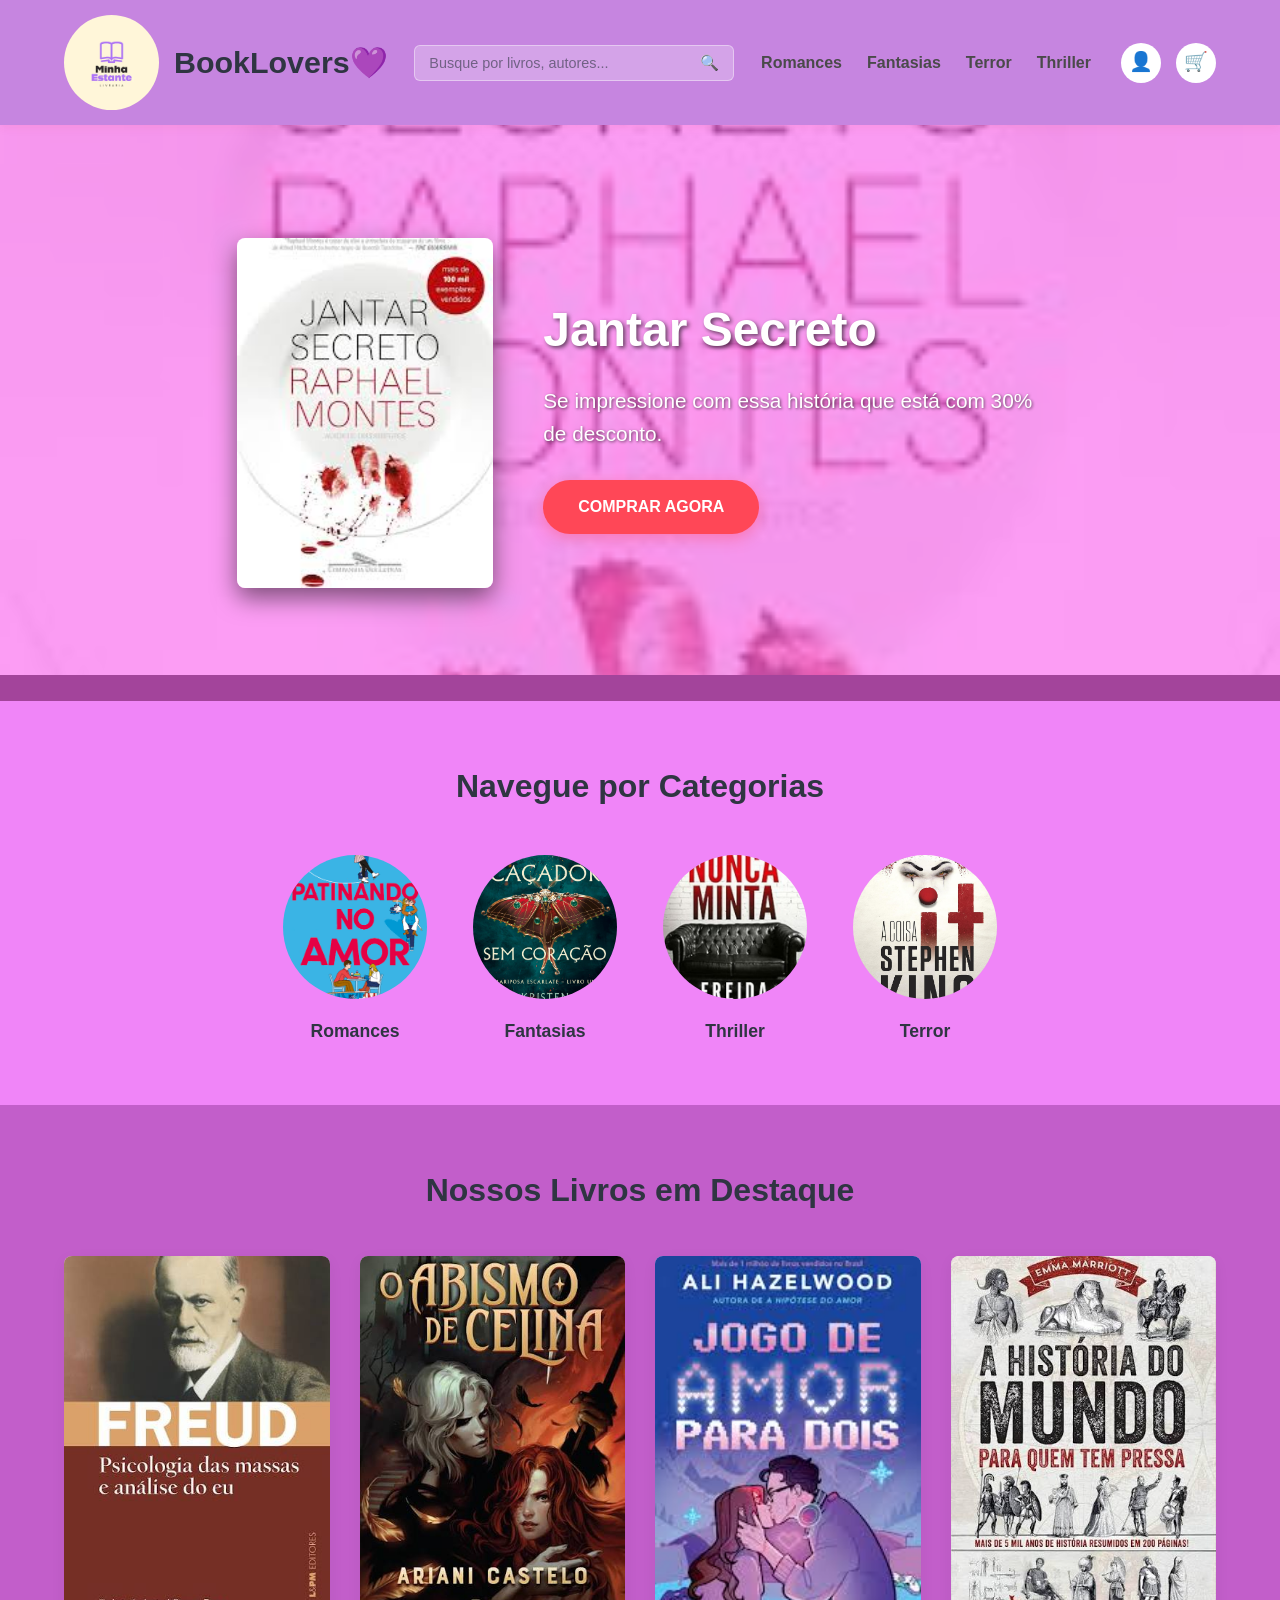
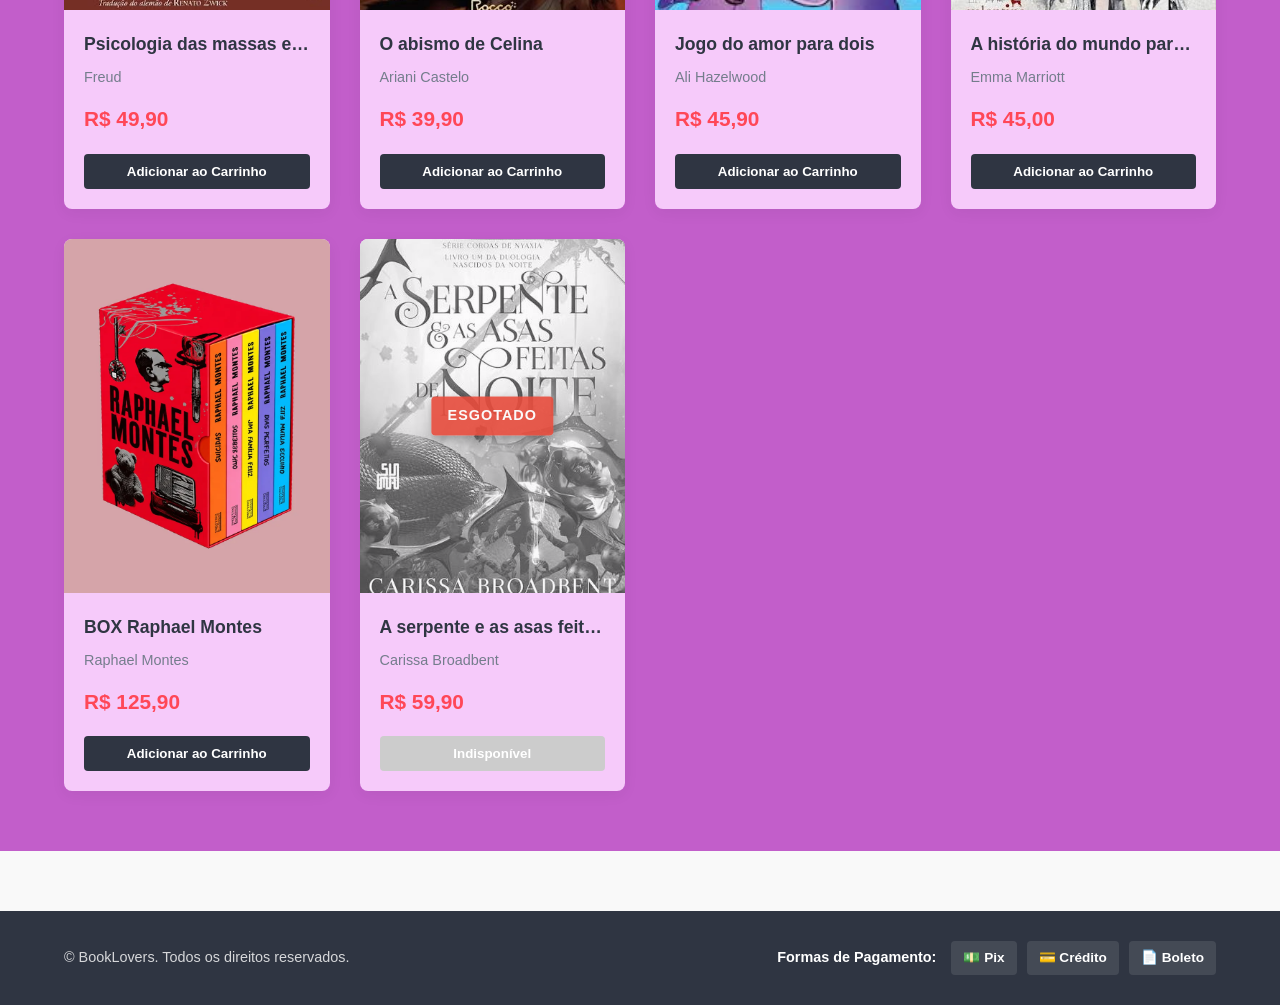
==== commit 1c689403: "first commit" ====
--- a/index.html
+++ b/index.html
@@ -1,49 +1,50 @@
 <!DOCTYPE html>
-<html lang="en">
+<html lang="pt-BR">
 <head>
     <meta charset="UTF-8">
     <meta name="viewport" content="width=device-width, initial-scale=1.0">
-    <title>Document</title>
+    <title>BookLovers | Livraria Boutique</title>
     <link rel="stylesheet" href="style.css">
 </head>
 <body>
 
+    <!-- CABEÇALHO PRINCIPAL -->
     <header>
         <div class="logo">
             <a href="#">
-                <img src="logo.webp" alt="Logotipo Oficial da Loja" />
+                <img src="logo.webp" alt="Logotipo Oficial BookLovers">
                 <h1>BookLovers💜</h1>
             </a>
         </div>
 
-          <div class="search-box">
-        <input type="text" placeholder="Busque por livros, autores...">
-        <button>🔍</button>
-    </div>
+        <div class="search-box">
+            <input type="text" placeholder="Busque por livros, autores...">
+            <button aria-label="Pesquisar">🔍</button>
+        </div>
 
         <nav>
             <ul class="nav-links">
-                <li><a href="romances">Romances</a></li>
-                <li><a href="fantasias">Fantasias</a></li>
-                <li><a href="terror">Terror</a></li>
-                <li><a href="Thriller">Thriller</li>
+                <li><a href="#romances">Romances</a></li>
+                <li><a href="#fantasias">Fantasias</a></li>
+                <li><a href="#terror">Terror</a></li>
+                <li><a href="#thriller">Thriller</a></li>
             </ul>
 
-               <div class="nav-icons">
-            <a href="#perfil" aria-label="Minha Conta">👤</a>
-            <a href="carrinho" aria-label="Carrinho de compras">🛒</a>
+            <div class="nav-icons">
+                <a href="#perfil" aria-label="Minha Conta">👤</a>
+                <a href="carrinho.html" aria-label="Carrinho de compras">🛒</a>
             </div>
         </nav>
     </header>
 
-            <section class="hero">
+    <!-- CARROSSEL / HERO BANNER -->
+    <section class="hero">
         <div class="carousel-container">
             <div class="carousel-track">
 
-                <!-- BANNER 1 -->
+                <!-- BANNER 1: JANTAR SECRETO -->
                 <div class="carousel-item" id="banner-1">
                     <img src="jantarsecreto.jpg" alt="Fundo Promoção Thriller" class="banner-bg-img">
-
                     <div class="carousel-content">
                         <div class="book-cover">
                             <img src="jantarsecreto.jpg" alt="Livro Jantar Secreto">
@@ -51,18 +52,16 @@
                         <div class="book-info">
                             <h2>Jantar Secreto</h2>
                             <p>Se impressione com essa história que está com 30% de desconto.</p>
-                            <a href="#comprar" class="carousel-btn">Comprar Agora</a>
+                            <a href="produto.html" class="carousel-btn">Comprar Agora</a>
                         </div>
                     </div>
                 </div>
 
-                <!-- BANNER 2 -->
+                <!-- BANNER 2: ROMANCE -->
                 <div class="carousel-item" id="banner-2">
                     <img src="romance.jpg" alt="Fundo Promoção Romance" class="banner-bg-img">
-                    
-                    <a href="#banner-1" class="nav-arrow prev-arrow">&#10094;</a>
-                    <a href="#banner-3" class="nav-arrow next-arrow">&#10095;</a>
-
+                    <a href="#banner-1" class="nav-arrow prev-arrow">❮</a>
+                    <a href="#banner-3" class="nav-arrow next-arrow">❯</a>
                     <div class="carousel-content">
                         <div class="book-cover">
                             <img src="romance.jpg" alt="Livro A Professora do Jogador">
@@ -70,18 +69,16 @@
                         <div class="book-info">
                             <h2>A Professora do Jogador</h2>
                             <p>Até 5x sem juros.</p>
-                            <a href="#ver-mais" class="carousel-btn">Ver Detalhes</a>
+                            <a href="produto.html" class="carousel-btn">Ver Detalhes</a>
                         </div>
                     </div>
                 </div>
 
-                <!-- BANNER 3 -->
+                <!-- BANNER 3: FANTASIA -->
                 <div class="carousel-item" id="banner-3">
                     <img src="fantasia.jpg" alt="Fundo Promoção Fantasia" class="banner-bg-img">
-                    
-                    <a href="#banner-2" class="nav-arrow prev-arrow">&#10094;</a>
-                    <a href="#banner-1" class="nav-arrow next-arrow">&#10095;</a>
-
+                    <a href="#banner-2" class="nav-arrow prev-arrow">❮</a>
+                    <a href="#banner-1" class="nav-arrow next-arrow">❯</a>
                     <div class="carousel-content">
                         <div class="book-cover">
                             <img src="fantasia.jpg" alt="Livro A Rainha Sul">
@@ -89,7 +86,7 @@
                         <div class="book-info">
                             <h2>A Rainha Sul</h2>
                             <p>Frete grátis para todo o Brasil usando o cupom FRETELIVRO.</p>
-                            <a href="#aproveitar" class="carousel-btn">Aproveitar</a>
+                            <a href="produto.html" class="carousel-btn">Aproveitar</a>
                         </div>
                     </div>
                 </div>
@@ -98,265 +95,138 @@
         </div>
     </section>
 
+    <!-- SEÇÃO DE CATEGORIAS CIRCULARES -->
     <section class="categories-section">
-    <h2>Navegue por Categorias</h2>
-    
-    <div class="categories-container">
-        
-        <!-- Categoria 1 -->
-        <a href="#romances" class="category-item">
-            <div class="category-img-wrapper">
-                <img src="romance2.png" alt="Categoria Romances">
+        <h2>Navegue por Categorias</h2>
+        <div class="categories-container">
+            
+            <a href="#romances" class="category-item">
+                <div class="category-img-wrapper">
+                    <img src="romance2.png" alt="Categoria Romances">
+                </div>
+                <span>Romances</span>
+            </a>
+
+            <a href="#fantasias" class="category-item">
+                <div class="category-img-wrapper">
+                    <img src="fantasia2.jpg" alt="Categoria Fantasias">
+                </div>
+                <span>Fantasias</span>
+            </a>
+
+            <a href="#thriller" class="category-item">
+                <div class="category-img-wrapper">
+                    <img src="suspense.webp" alt="Categoria Thriller">
+                </div>
+                <span>Thriller</span>
+            </a>
+
+            <a href="#terror" class="category-item">
+                <div class="category-img-wrapper">
+                    <img src="terror.jpg" alt="Categoria Terror">
+                </div>
+                <span>Terror</span>
+            </a>
+        </div>
+    </section>
+
+    <!-- VITRINE DE LIVROS EM DESTAQUE -->
+    <section class="products-section">
+        <h2>Nossos Livros em Destaque</h2>
+        <div class="products-grid">
+            
+            <!-- LIVRO 1 -->
+            <article class="product-card">
+                <figure class="product-img-container">
+                    <img src="freud.jpg" alt="Capa do livro Psicologia das massas" width="300" height="400" loading="lazy">
+                </figure>
+                <div class="product-info">
+                    <h3>Psicologia das massas e análise do eu</h3>
+                    <p class="product-author">Freud</p>
+                    <p class="product-price">R$ 49,90</p>
+                    <button class="buy-button">Adicionar ao Carrinho</button>
+                </div>
+            </article>
+
+            <!-- LIVRO 2 -->
+            <article class="product-card">
+                <figure class="product-img-container">
+                    <img src="oabismodecelina.jpg" alt="Capa do livro O abismo de Celina" width="300" height="400" loading="lazy">
+                </figure>
+                <div class="product-info">
+                    <h3>O abismo de Celina</h3>
+                    <p class="product-author">Ariani Castelo</p>
+                    <p class="product-price">R$ 39,90</p>
+                    <button class="buy-button">Adicionar ao Carrinho</button>
+                </div>
+            </article>
+
+            <!-- LIVRO 3 -->
+            <article class="product-card">
+                <figure class="product-img-container">
+                    <img src="jogodoamorparadois.jpg" alt="Capa do livro Jogo do amor para dois" width="300" height="400" loading="lazy">
+                </figure>
+                <div class="product-info">
+                    <h3>Jogo do amor para dois</h3>
+                    <p class="product-author">Ali Hazelwood</p>
+                    <p class="product-price">R$ 45,90</p>
+                    <button class="buy-button">Adicionar ao Carrinho</button>
+                </div>
+            </article>
+
+            <!-- LIVRO 4 -->
+            <article class="product-card">
+                <figure class="product-img-container">
+                    <img src="ahistoriadomundo.jpg" alt="Capa do livro A história do mundo" width="300" height="400" loading="lazy">
+                </figure>
+                <div class="product-info">
+                    <h3>A história do mundo para quem tem pressa</h3>
+                    <p class="product-author">Emma Marriott</p>
+                    <p class="product-price">R$ 45,00</p>
+                    <button class="buy-button">Adicionar ao Carrinho</button>
+                </div>
+            </article>
+
+            <!-- LIVRO 5 -->
+            <article class="product-card">
+                <figure class="product-img-container">
+                    <img src="box.webp" alt="Capa do BOX Raphael Montes" width="300" height="400" loading="lazy">
+                </figure>
+                <div class="product-info">
+                    <h3>BOX Raphael Montes</h3>
+                    <p class="product-author">Raphael Montes</p>
+                    <p class="product-price">R$ 125,90</p>
+                    <button class="buy-button">Adicionar ao Carrinho</button>
+                </div>
+            </article>
+
+            <!-- LIVRO 6 (ESGOTADO) -->
+            <article class="product-card product-sold-out">
+                <figure class="product-img-container">
+                    <img src="asserpentes.jpg" alt="Capa do livro A serpente e as asas feitas de noite" width="300" height="400" loading="lazy">
+                    <div class="sold-out-badge">ESGOTADO</div> 
+                </figure>
+                <div class="product-info">
+                    <h3>A serpente e as asas feitas de noite</h3>
+                    <p class="product-author">Carissa Broadbent</p>
+                    <p class="product-price">R$ 59,90</p>
+                    <button class="buy-button" disabled style="background-color: #ccc; cursor: not-allowed;">Indisponível</button>
+                </div>
+            </article>
+
+        </div>
+    </section>
+
+    <!-- RODAPÉ DA LOJA -->
+    <footer>
+        <div class="footer-container">
+            <div class="footer-copy">
+                <p>&copy; BookLovers. Todos os direitos reservados.</p>
             </div>
-            <span>Romances</span>
-        </a>
-
-        <!-- Categoria 2 -->
-        <a href="#fantasias" class="category-item">
-            <div class="category-img-wrapper">
-                <img src="fantasia2.jpg" alt="Categoria Fantasias">
-            </div>
-            <span>Fantasias</span>
-        </a>
-
-        <!-- Categoria 3 -->
-        <a href="#terror" class="category-item">
-            <div class="category-img-wrapper">
-                <img src="suspense.webp" alt="Categoria Terror">
-            </div>
-            <span>Thriller</span>
-        </a>
-
-        <!-- Categoria 4 -->
-        <a href="#Thriller" class="category-item">
-            <div class="category-img-wrapper">
-                <img src="terror.jpg" alt="Categoria Terror">
-            </div>
-            <span>Terror</span>
-        </a>
-    </div>
-</section>
-
-<section class="products-section">
-    <h2>Nossos Livros em Destaque</h2>
-    
-        <div class="products-grid">
-        
-        <!-- PRODUTO 1 -->
-        <article class="product-card">
-            <figure class="product-img-container">
-                <img src="freud.jpg" 
-                     alt="Livro de romance com capa rosa ilustrada mostrando um casal de jovens" 
-                     width="300" 
-                     height="400" 
-                     loading="lazy">
-            </figure>
-            <figcaption class="product-info">
-                <h3>Psicologia das massas e anásile do eu</h3>
-                <p class="product-author">Freud</p>
-                <p class="product-price">R$ 49,90</p>
-                <button class="buy-button">Adicionar ao Carrinho</button>
-            </figcaption>
-        </article>
-
-        <!-- PRODUTO 2 -->
-        <article class="product-card">
-            <figure class="product-img-container">
-                <img src="oabismodecelina.jpg" 
-                     alt="Livro de fantasia medieval com dragão dourado em relevo na capa escura" 
-                     width="300" 
-                     height="400" 
-                     loading="lazy">
-            </figure>
-            <figcaption class="product-info">
-                <h3>O abismo de Celina</h3>
-                <p class="product-author">Ariani Castelo</p>
-                <p class="product-price">R$ 39,90</p>
-                <button class="buy-button">Adicionar ao Carrinho</button>
-            </figcaption>
-        </article>
-
-        <!-- PRODUTO 3 -->
-        <article class="product-card">
-            <figure class="product-img-container">
-                <img src="jogodoamorparadois.jpg" 
-                     alt="Livro de terror psicológico com fundo preto e uma silhueta misteriosa em uma floresta" 
-                     width="300" 
-                     height="400" 
-                     loading="lazy">
-            </figure>
-            <figcaption class="product-info">
-                <h3>Jogo do amor para dois</h3>
-                <p class="product-author">Ali Hazelwood</p>
-                <p class="product-price">R$ 45,90</p>
-                <button class="buy-button">Adicionar ao Carrinho</button>
-            </figcaption>
-        </article>
-
-        <!-- PRODUTO 4 -->
-        <article class="product-card">
-            <figure class="product-img-container">
-                <img src="ahistoriadomundo.jpg" 
-                     alt="Livro de suspense policial mostrando uma fita de isolamento de cena de crime" 
-                     width="300" 
-                     height="400" 
-                     loading="lazy">
-            </figure>
-            <figcaption class="product-info">
-                <h3>A história do mundo para quem tem pressa</h3>
-                <p class="product-author">Emma Marriott</p>
-                <p class="product-price">R$ 45,00</p>
-                <button class="buy-button">Adicionar ao Carrinho</button>
-            </figcaption>
-        </article>
-
-        <!-- PRODUTO 5 -->
-        <article class="product-card">
-            <figure class="product-img-container">
-                <img src="box.webp" 
-                     alt="Livro clássico de drama com caligrafia dourada antiga e capa dura azul marinho" 
-                     width="300" 
-                     height="400" 
-                     loading="lazy">
-            </figure>
-            <figcaption class="product-info">
-                <h3>BOX Raphael Montes</h3>
-                <p class="product-author">Rapahel Montes</p>
-                <p class="product-price">R$ 125,90</p>
-                <button class="buy-button">Adicionar ao Carrinho</button>
-            </figcaption>
-        </article>
-
-        <!-- PRODUTO 6 (Esgotado) -->
-        <article class="product-card product-sold-out">
-            <figure class="product-img-container">
-                <img src="asserpentes.jpg" 
-                     alt="Livro de ficção científica com ilustrações de planetas e uma nave espacial neon" 
-                     width="300" 
-                     height="400" 
-                     loading="lazy">
-                <div class="sold-out-badge">ESGOTADO</div> 
-            </figure>
-            <figcaption class="product-info">
-                <h3>A serpente e as assas feitas de noite</h3>
-                <p class="product-author">Carissa Broadbent</p>
-                <p class="product-price">R$ 59,90</p>
-                <button class="buy-button" disabled style="background-color: #ccc; cursor: not-allowed;">Indisponível</button>
-            </figcaption>
-        </article>
-
-    </div>
-
-</section>
-
-<footer>
-    <div class="footer-container">
-        
-        <div class="footer-copy">
-            <p>&copy; BookLovers. Todos os direitos reservados.</p>
-        </div>
-
-        <div class="footer-payments">
-            <span>Formas de Pagamento:</span>
-            <div class="payment-badges">
-                
-                <span class="badge" title="Pix">💵 Pix</span>
-                <span class="badge" title="Cartão de Crédito">💳 Crédito</span>
-                <span class="badge" title="Boleto Bancário">📄 Boleto</span>
-            </div>
-        </div>
-    </div>
-</footer>
-
-<div class="container">
-        
-        <!-- 1. Layout de Duas Colunas -->
-        <div class="product-wrapper">
-            
-            <!-- Coluna da Esquerda: Galeria de Imagens -->
-            <div class="column-left">
-                <!-- Foto Principal Grande -->
-                 <img src="asas.jpg" alt="Foto principal do Livro de Fantasia" 
-                 class="main-image">
-                <!-- Miniaturas (Thumbnails) -->
-                <div class="thumbnails">
-        <img src="powerless.jpg" alt="Visão frontal" class="thumb">
-        <img src="caçador.jpg" alt="Visão lateral" class="thumb">
-        <img src="omassacre.jpg" alt="Detalhe dos switches" class="thumb">
-        <img src="academia.jpg" alt="Iluminação RGB" class="thumb">
-                </div>
-            </div>
-
-            <!-- Coluna da Direita: Informações de Compra -->
-            <div class="column-right">
-                
-                <!-- Trilha de Navegação (Breadcrumb) -->
-                <nav class="breadcrumb">
-                    <a href="#">Início</a> &gt; <a href="#">Periféricos</a> &gt; <a href="#">Teclado</a>
-                </nav>
-
-                <!-- Título h1 -->
-                <h1 class="product-title">Fantasias em promoção</h1>
-
-                <!-- Avaliação em Estrelas -->
-                <div class="stars">
-                    ★★★★★ <span style="color:#666; font-size:14px;">(4.9)</span>
-                </div>
-
-                <!-- Preço Antigo/Atual -->
-                <div class="price-box">
-                    <span class="old-price">R$ 45,00</span>
-                    <span class="current-price">R$ 29,90</span>
-                </div>
-
-                <!-- Seletor de Opções (<select>) -->
-                <div class="selectors">
-                    <label for="switch-color">Escolha o modelo:</label>
-                    <select id="switch-color" name="switch-color">
-                        <option value="blue">Capa Dura</option>
-                        <option value="red">Capa Mole</option>
-                        <option value="brown">Edição Especial</option>
-                    </select>
-                </div>
-
-                <!-- Botão Principal -->
-                <a href="carrinho.html" class="btn-add-to-cart">Adicionar ao Carrinho</a>
-
-            </div>
-        </div>
-
-        <hr style="border: 0; height: 1px; background: #ddd; margin: 40px 0;">
-
-        <!-- 2. Tabela de Especificações Técnicas -->
-        <h2 class="spec-table-title">Especificações</h2>
-        
-        <table class="spec-table">
-            <tbody>
-                <tr>
-                    <th scope="row">Editora</th>
-                    <td>Rocco</td>
-                </tr>
-                <tr>
-                    <th scope="row">Peso</th>
-                    <td>850g</td>
-                </tr>
-                <tr>
-                    <th scope="row">Dimensões</th>
-                    <td>16xm x 15cm</td>
-                </tr>
-                <tr>
-                    <th scope="row">Garantia</th>
-                    <td>12 meses</td>
-                </tr>
-                <tr>
-                    <th scope="row">Material</th>
-                    <td>Papel</td>
-                </tr>
-            </tbody>
-        </table>
-
-    </div>
-    
-
-</body>
-</html>+            <div class="footer-payments">
+                <span>Formas de Pagamento:</span>
+                <div class="payment-badges">
+                    <span class="badge" title="Pix">💵 Pix</span>
+                    <span class="badge" title="Cartão de Crédito">💳 Crédito</span>
+                    <span class="badge" title="Boleto Bancário">📄 Boleto</span>
+                </div>
--- a/style.css
+++ b/style.css
@@ -1,14 +1,32 @@
-Aqui está o seu arquivo style.css completo e unificado. Adicionei os estilos das novas páginas diretamente no código que você enviou, mantendo a sua paleta de cores original e cobrindo todos os requisitos obrigatórios das imagens (como o tamanho de 64px com object-fit: cover para as mídias e as regras de feedback visual com :focus:valid e :focus:invalid).
-
-Código CSS Atualizado e Unificado (style.css)
-
-Substitua todo o conteúdo do seu arquivo style.css por este bloco abaixo:
-css
 /* ==========================================================================
-   CÓDIGO ORIGINAL ENVIADO PELO USUÁRIO (CABEÇALHO, HERO, VITRINE E PRODUTO)
+   1. RESET GLOBAL & CONFIGURAÇÕES BASE
    ========================================================================== */
-
-/* 1. Configuração e Fundo do Cabeçalho Principal */
+* {
+  box-sizing: border-box;
+  margin: 0;
+  padding: 0;
+  font-family: -apple-system, BlinkMacSystemFont, "Segoe UI", Roboto, Helvetica, Arial, sans-serif;
+}
+
+html {
+  scroll-behavior: smooth;
+}
+
+body {
+  background-color: #f9f9f9;
+  color: #333;
+  line-height: 1.6;
+}
+
+a {
+  text-decoration: none;
+  color: inherit;
+  transition: all 0.2s ease;
+}
+
+/* ==========================================================================
+   2. CABEÇALHO PRINCIPAL DA LOJA (HEADER)
+   ========================================================================== */
 header {
   display: flex;
   justify-content: space-between; /* Empurra a logo para a esquerda e o <nav> para a direita */
@@ -21,7 +39,21 @@
   z-index: 1000;                 /* Garante que o menu fique por cima do carrossel */
 }
 
-/* 2. Controle do tamanho da Imagem da Logo */
+/* Controle do tamanho da Imagem da Logo */
+.logo a {
+  display: flex;
+  align-items: center;
+  gap: 15px;               
+}
+
+.logo h1 {
+  font-size: 1.9rem;      
+  font-weight: 700;
+  color: #2f3542;          
+  margin: 0;
+  white-space: nowrap;     
+}
+
 .logo img {
   height: 95px;                  /* Define uma altura ideal e bem ajustada para a logo */
   width: auto;                   /* Mantém a proporção correta para não distorcer */
@@ -30,20 +62,51 @@
   object-fit: cover;
 }
 
-/* 3. Estrutura do Menu de Navegação (nav) */
+/* Caixa de Busca */
+.search-box {
+  display: flex;
+  align-items: center;
+  background-color: rgba(255, 255, 255, 0.25);
+  border: 1px solid rgba(255, 255, 255, 0.4);
+  border-radius: 6px;
+  padding: 8px 14px;
+  width: 320px;
+  transition: all 0.2s ease;
+}
+
+.search-box:focus-within {
+  background-color: rgba(255, 255, 255, 0.4);
+  border-color: rgba(255, 255, 255, 0.7);
+}
+
+.search-box input {
+  background: none;
+  border: none;
+  color: #2f3542;
+  width: 100%;
+  font-size: 0.9rem;
+  outline: none;
+}
+
+.search-box input::placeholder {
+  color: rgba(47, 53, 66, 0.6);
+}
+
+.search-box button {
+  background: none;
+  border: none;
+  cursor: pointer;
+  font-size: 0.95rem;
+}
+
+/* Estrutura do Menu de Navegação (nav) */
 nav {
   display: flex;
   align-items: center;           /* Alinha a lista de links e o carrinho na mesma linha */
   gap: 30px;                     /* Espaçamento seguro entre o menu de texto e o ícone do carrinho */
 }
 
-.nav-icons {
-  display: flex;
-  flex-direction: row; /* Força ficar na horizontal, e não empilhado */
-  gap: 15px;           /* Espaço entre um ícone e outro */
-  align-items: center;
-}
-/* 4. Alinhamento dos Links (ul) */
+/* Alinhamento dos Links (ul) */
 .nav-links {
   display: flex;                 /* Coloca os itens do menu (li) um ao lado do outro */
   list-style: none;              /* Remove as bolinhas padrões da lista */
@@ -52,11 +115,9 @@
   padding: 0;
 }
 
-/* 5. Estilização Visual das Palavras (Links) */
+/* Estilização Visual das Palavras (Links) */
 .nav-links a {
-  text-decoration: none;         /* Remove o sublinhado padrão de link */
   color: #4a4a4a;                /* Cor cinza escura moderna */
-  font-family: sans-serif;
   font-size: 1rem;
   font-weight: 600;              /* Deixa a fonte ligeiramente mais marcante */
   transition: color 0.2s ease;   /* Deixa a mudança de cor suave ao passar o mouse */
@@ -65,6 +126,13 @@
 /* Efeito Hover nos links de texto */
 .nav-links a:hover {
   color: #f069de;                /* Muda para a cor de destaque (Vermelho/Coral) */
+}
+
+.nav-icons {
+  display: flex;
+  flex-direction: row; /* Força ficar na horizontal, e não empilhado */
+  gap: 15px;           /* Espaço entre um ícone e outro */
+  align-items: center;
 }
 
 .nav-icons a {
@@ -73,10 +141,9 @@
   justify-content: center;
   width: 40px;
   height: 40px;
-  background-color: #ffffff; /* Fundo branco como o da sua imagem */
+  background-color: #ffffff; /* Fundo branco */
   border-radius: 50%;
   color: #2f3542;
-  text-decoration: none;
   font-size: 1.2rem;
   transition: all 0.2s ease;
 }
@@ -86,27 +153,10 @@
   background-color: #ff4757; /* Cor de destaque ao passar o mouse */
   color: #ffffff;
 }
-/* 6. Estilização do Ícone de Carrinho */
-.cart-icon a {
-  display: flex;
-  align-items: center;
-  justify-content: center;
-  width: 40px;
-  height: 40px;
-  background-color: #f1f2f6;     /* Cria uma sutil bolinha cinza de fundo para o ícone */
-  border-radius: 50px;           /* Deixa o fundo perfeitamente redondo */
-  color: #2f3542;
-  transition: all 0.2s ease;
-}
-
-/* Efeito Hover no botão do carrinho */
-.cart-icon a:hover {
-  background-color: #ff4757;     /* Fundo fica vermelho ao passar o mouse */
-  color: #ffffff;                /* O ícone dentro dele fica branco */
-  transform: scale(1.08);        /* Dá um leve pulo de zoom */
-}
-
-/* ==================== ESTILO DO CARROSSEL (LIVRO + TEXTO) ==================== */
+
+/* ==========================================================================
+   3. INTERFACE DA PÁGINA INICIAL (INDEX / CARROSSEL / VITRINES)
+   ========================================================================== */
 .hero {
   width: 100%;
   background-color: #000000;
@@ -137,7 +187,7 @@
 /* Imagem de fundo do banner geral */
 .banner-bg-img {
   width: 100%;
-  height: 550px; /* Aumentamos um pouco a altura para acomodar o livro */
+  height: 550px; /* Altura para acomodar o livro */
   object-fit: cover;
   display: block;
 }
@@ -150,7 +200,6 @@
   width: 100%;
   height: 100%;
   background: rgba(250, 105, 238, 0.65); /* Filtro escuro para dar excelente leitura */
-  
   display: flex;
   flex-direction: row; /* Coloca Livro e Texto lado a lado */
   justify-content: center;
@@ -166,7 +215,7 @@
 }
 
 .book-cover img {
-  height: 350px; /* Altura ideal da capa do livro na tela */
+  height: 350px; /* Altura da capa do livro na tela */
   width: auto;
   border-radius: 8px; /* Cantos arredondados na capa */
   box-shadow: 0 10px 25px rgba(0, 0, 0, 0.5); /* Sombra pesada para dar efeito 3D */
@@ -176,7 +225,7 @@
 /* Lado Direito: Textos e Botão */
 .book-info {
   max-width: 500px;
-  text-align: left; /* Alinha o texto à esquerda, combinando com o design lateral */
+  text-align: left; /* Alinha o texto à esquerda */
 }
 
 .book-info h2 {
@@ -196,7 +245,6 @@
   display: inline-block;
   background-color: #ff4757;
   color: #ffffff;
-  text-decoration: none;
   padding: 14px 35px;
   font-weight: bold;
   font-size: 1rem;
@@ -211,116 +259,74 @@
   transform: translateY(-3px);
 }
 
-/* RESPONSIVIDADE: Ajustes para telas menores de celular */
-@media (max-width: 768px) {
-  .banner-bg-img {
-    height: 600px; /* No celular precisa de mais altura vertical */
-  }
-  
-  .carousel-content {
-    flex-direction: column; /* No celular, coloca o livro EM CIMA do texto */
-    gap: 20px;
-    padding: 20px;
-    text-align: center;
-  }
-  
-  .book-cover img {
-    height: 220px; /* Diminui o livro no celular */
-  }
-  
-  .book-info {
-    text-align: center;
-  }
-  
-  .book-info h2 {
-    font-size: 1.8rem;
-  }
-  
-  .book-info p {
-    font-size: 1rem;
-    margin-bottom: 15px;
-  }
-}
-
-/* ==================== SEÇÃO DE CATEGORIAS CIRCULARES ==================== */
+/* Seção de Categorias Circulares */
 .categories-section {
   padding: 60px 5%;
   text-align: center;
   background-color: #f085f8;
 }
 
-.categories-section h2 {
+.categories-section h2, .products-section h2 {
   font-size: 2rem;
   margin-bottom: 40px;
   color: #2f3542;
   font-weight: 700;
 }
 
-/* Container que alinha as 4 categorias horizontalmente */
 .categories-container {
   display: flex;
   justify-content: center;
   align-items: center;
-  flex-wrap: wrap; /* Permite quebrar de linha em telas pequenas */
-  gap: 40px;       /* Espaçamento uniforme entre os círculos */
-}
-
-/* Item individual da categoria (Link) */
+  flex-wrap: wrap; /* Quebra de linha em telas pequenas */
+  gap: 40px;       /* Espaçamento uniforme */
+}
+
 .category-item {
   display: flex;
   flex-direction: column;
   align-items: center;
-  text-decoration: none;
   color: #2f3542;
   font-weight: 600;
   font-size: 1.1rem;
-  gap: 15px; /* Espaço entre a imagem circular e o texto abaixo dela */
-}
-
-/* Wrapper para controlar o corte da borda e animação com segurança */
+  gap: 15px; 
+}
+
+/* Imagem redonda perfeita */
 .category-img-wrapper {
-  width: 150px;         /* REQUISITO: Largura idêntica à altura */
-  height: 150px;        /* REQUISITO: Altura idêntica à largura */
-  border-radius: 50%;   /* REQUISITO: Círculo perfeito */
-  overflow: hidden;     /* Garante que a imagem não vaze para fora do círculo */
-  border: 3px solid transparent; /* Reserva o espaço para a borda no hover não mexer o layout */
-  transition: all 0.3s ease;    /* Transição suave para a animação */
-}
-
-/* Estilização interna da imagem da categoria */
+  width: 150px;         /* Requisito: Largura idêntica à altura */
+  height: 150px;        /* Requisito: Altura idêntica à largura */
+  border-radius: 50%;   /* Requisito: Círculo perfeito */
+  overflow: hidden;     
+  border: 3px solid transparent; 
+  transition: all 0.3s ease;    
+}
+
 .category-img-wrapper img {
   width: 100%;
   height: 100%;
-  object-fit: cover;    /* REQUISITO: Ajusta a foto sem distorcer ou esmagar */
+  object-fit: cover;    /* Requisito: Ajusta a foto sem distorcer */
   display: block;
-  transition: transform 0.3s ease; /* Transição para o efeito de ampliação */
-}
-
-/* REQUISITO: Efeitos ao passar o mouse (:hover) */
+  transition: transform 0.3s ease; 
+}
+
+/* Requisitos Hover das Categorias */
 .category-item:hover .category-img-wrapper {
-  border-color: #ff4757; /* Adiciona uma borda colorida (mesmo tom do botão/carrinho) */
+  border-color: #ff4757; 
 }
 
 .category-item:hover .category-img-wrapper img {
-  transform: scale(1.08); /* REQUISITO: Leve ampliação da imagem de 1.08x */
-}
-
-/* Efeito simples de cor também no texto ao passar o mouse */
+  transform: scale(1.08); /* Requisito: Ampliação de 1.08x */
+}
+
 .category-item:hover span {
   color: #ff4757;
 }
 
-/* ==================== VITRINE DE PRODUTOS PADRONIZADA ==================== */
+/* Vitrine de Produtos Padronizada */
 .products-section {
   padding: 60px 5%;
   background-color: #c25eca;
   text-align: center;
-}
-
-.products-section h2 {
-  font-size: 2rem;
-  margin-bottom: 40px;
-  color: #2f3542;
 }
 
 .products-grid {
@@ -344,6 +350,7 @@
   background-color: #f4f1f5;
   aspect-ratio: 3 / 4; 
 }
+
 .product-img-container img {
   width: 100%;
   height: 100%;
@@ -385,70 +392,77 @@
   margin-top: 5px;
 }
 
-/* Botão de compra interno da vitrine */
 .buy-button {
-Use o código com cuidado.
-background-color: #2f3542;
-color: #ffffff;
-border: none;
-padding: 10px;
-border-radius: 4px;
-font-weight: 600;
-cursor: pointer;
-margin-top: 10px;
-transition: background-color 0.2s ease;
-}
+  background-color: #2f3542;
+  color: #ffffff;
+  border: none;
+  padding: 10px;
+  border-radius: 4px;
+  font-weight: 600;
+  cursor: pointer;
+  margin-top: 10px;
+  transition: background-color 0.2s ease;
+}
+
 .buy-button:hover {
-background-color: #ff4757; /* Fica vermelho ao passar o mouse */
-}
-/* ==================== PRODUTO ESGOTADO (FILTROS CSS) ==================== */
+  background-color: #ff4757; 
+}
+
+/* Produto Esgotado com filtros */
 .product-sold-out .product-img-container {
-position: relative;
-}
+  position: relative;
+}
+
 .product-sold-out .product-img-container img {
-filter: grayscale(100%);
-opacity: 0.7;
-}
+  filter: grayscale(100%); 
+  opacity: 0.7;           
+}
+
 .sold-out-badge {
-position: absolute;
-top: 50%;
-left: 50%;
-transform: translate(-50%, -50%);
-background-color: rgba(231, 76, 60, 0.9);
-color: #fbf9f9;
-font-family: sans-serif;
-font-size: 0.9rem;
-font-weight: bold;
-letter-spacing: 1px;
-padding: 8px 16px;
-border-radius: 4px;
-text-transform: uppercase;
-box-shadow: 0 4px 10px rgba(0, 0, 0, 0.3);
-pointer-events: none;
+  position: absolute;       
+  top: 50%;                 
+  left: 50%;                
+  transform: translate(-50%, -50%); 
+  background-color: rgba(231, 76, 60, 0.9); 
+  color: #fbf9f9;
+  font-size: 0.9rem;
+  font-weight: bold;
+  letter-spacing: 1px;
+  padding: 8px 16px;
+  border-radius: 4px;
+  text-transform: uppercase;
+  box-shadow: 0 4px 10px rgba(0, 0, 0, 0.3);
+  pointer-events: none;
 z-index: 5;
 }
 .product-sold-out:hover .product-img-container img {
 transform: scale(1);
 }
-/* ==================== SEÇÃO DE DETALHES GERAIS ==================== */
+/* ==========================================================================
+4. INTERFACE DA PÁGINA INTERNA DO PRODUTO (PRODUTO.HTML)
+========================================================================== */
 .container {
 max-width: 1200px;
+width: 100%;
 margin: 40px auto;
-background: #fff;
+background: #ffffff;
 padding: 30px;
 border-radius: 8px;
 box-shadow: 0 4px 15px rgba(0,0,0,0.05);
+clear: both;
 }
 .product-wrapper {
 display: flex;
 flex-wrap: wrap;
 gap: 40px;
 margin-bottom: 40px;
+width: 100%;
 }
 .column-left {
 flex: 1 1 450px;
-}
-/* Requisito Foto Principal: aspect-ratio 1/1 com object-fit cover */
+max-width: 100%;
+}
+/* Requisito: Foto Principal quadrada 1/1 */
 .main-image {
 width: 100%;
 aspect-ratio: 1 / 1;
@@ -461,7 +475,7 @@
 gap: 12px;
 margin-top: 15px;
 }
-/* Requisito Miniaturas: aspect-ratio 1/1 com efeito de destaque no hover */
+/* Requisito: Miniaturas quadradas com destaque no hover */
 .thumb {
 flex: 1;
 aspect-ratio: 1 / 1;
@@ -480,17 +494,11 @@
 display: flex;
 flex-direction: column;
 gap: 20px;
+max-width: 100%;
 }
 .breadcrumb {
 font-size: 0.9rem;
 color: #747d8c;
-}
-.breadcrumb a {
-text-decoration: none;
-color: inherit;
-}
-.breadcrumb a:hover {
-text-decoration: underline;
 }
 .product-title {
 font-size: 2.2rem;
@@ -501,10 +509,6 @@
 font-size: 1.1rem;
 color: #747d8c;
 margin-top: -10px;
-}
-.stars {
-color: #ffcc00;
-font-size: 1.1rem;
 }
 .price-box {
 padding: 10px 0;
@@ -537,8 +541,9 @@
 padding: 12px;
 border: 1px solid #ced4da;
 border-radius: 4px;
-background-color: #fff;
+background-color: #ffffff;
 font-size: 0.95rem;
+outline: none;
 }
 .btn-add-to-cart {
 display: block;
@@ -549,16 +554,20 @@
 font-weight: 600;
 font-size: 1rem;
 border-radius: 4px;
-transition: background 0.2s;
 }
 .btn-add-to-cart:hover {
 background-color: #ff4757;
 }
-/* Requisito Tabela Semântica Zebrada */
+/* Requisito: Ficha Técnica em Tabela Semântica Zebrada */
+.technical-specifications {
+width: 100%;
+margin-top: 20px;
+}
 .spec-table-title {
 font-size: 1.4rem;
 margin-bottom: 15px;
 color: #2f3542;
+font-weight: 700;
 }
 .spec-table {
 width: 100%;
@@ -570,20 +579,19 @@
 border-bottom: 1px solid #f1f2f6;
 font-size: 0.95rem;
 }
-/* Cabeçalho de Linha th scope="row" */
+/* Cabeçalho vertical */
 .spec-table th {
 font-weight: 600;
 color: #2f3542;
 width: 30%;
 }
-/* Efeito Zebrado :nth-child(even) */
+/* Efeito Zebrado tr */
 .spec-table tbody tr:nth-child(even) {
 background-color: #f9f9f9;
 }
 /* ==========================================================================
-NOVOS ESTILOS ADICIONADOS: PÁGINAS DO CARRINHO E CADASTRO (FOTOS COMPLEMENTARES)
+5. INTERFACE DO CARRINHO DE COMPRAS (CARRINHO.HTML)
 ========================================================================== */
-/* ==================== ESTILO ADICIONAL DA PÁGINA 2 (CARRINHO) ==================== */
 .cart-container {
 max-width: 1200px;
 margin: 40px auto;
@@ -627,7 +635,7 @@
 align-items: center;
 gap: 16px;
 }
-/* Requisito Obrigatório: miniatura quadrada 64px x 64px com object-fit: cover */
+/* Requisito: Mídia em miniatura quadrada 64px com object-fit cover */
 .product-thumb {
 width: 64px;
 height: 64px;
@@ -650,6 +658,7 @@
 border: 1px solid #ced4da;
 border-radius: 4px;
 text-align: center;
+outline: none;
 }
 .btn-remove {
 background: none;
@@ -657,7 +666,7 @@
 cursor: pointer;
 font-size: 1.1rem;
 }
-/* Requisito Obrigatório: tfoot com colspan para mensagem de frete ou parcial */
+/* Requisito: tfoot com colspan unificado */
 .cart-table tfoot td {
 padding: 20px 16px;
 background-color: #fff1f2;
@@ -667,7 +676,7 @@
 border-bottom: none;
 border-radius: 4px;
 }
-/* CARD RESUMO LATERAL - REQUISITO 2 (CARRINHO) */
+/* Card Resumo Lateral */
 .order-summary {
 flex: 1 1 350px;
 background: #ffffff;
@@ -724,7 +733,7 @@
 .btn-apply:hover {
 background-color: #ff4757;
 }
-/* Requisito Obrigatório: classe .btn-checkout */
+/* Requisito: Botão finalizar com classe btn-checkout */
 .btn-checkout {
 display: block;
 text-align: center;
@@ -737,7 +746,9 @@
 .btn-checkout:hover {
 background-color: #ff6b81;
 }
-/* ==================== ESTILO DA PÁGINA 3 (CADASTRO / FORMULÁRIO) ==================== */
+/* ==========================================================================
+6. INTERFACE DE REGISTRO / COMPRA (CADASTRO.HTML)
+========================================================================== */
 .form-main {
 max-width: 800px;
 margin: 40px auto;
@@ -746,7 +757,7 @@
 border-radius: 8px;
 border: 1px solid #e2e8f0;
 }
-/* Requisito Obrigatório: estilização de fieldset e legend */
+/* Agrupamentos com fieldset e legend */
 fieldset {
 border: 1px solid #e2e8f0;
 border-radius: 6px;
@@ -779,24 +790,24 @@
 outline: none;
 transition: all 0.2s ease-in-out;
 }
-/* ==================== REQUISITO 3: ESTILIZAÇÃO AVANÇADA POR PSEUDO-CLASSES ==================== */
-/* Requisito: Estilizar o estado :focus dos inputs (borda brilhante e outline personalizado) */
+/* ==================== REQUISITO: ESTILIZAÇÃO POR PSEUDO-CLASSES ==================== /
+/ Requisito: Foco ativo com borda brilhante e outline limpo */
 .form-control:focus {
 border-color: #c685e0;
 outline: none;
 box-shadow: 0 0 0 3px rgba(198, 133, 224, 0.25);
 }
-/* Requisito: Feedback visual de validação nativa com :focus:valid (borda verde suave) */
+/* Requisito: Feedback de aprovação nativa (:focus:valid em verde) */
 .form-control:focus:valid {
 border-color: #28a745 !important;
 box-shadow: 0 0 0 3px rgba(40, 167, 69, 0.2) !important;
 }
-/* Requisito: Feedback visual de validação nativa com :focus:invalid (borda vermelha suave) */
+/* Requisito: Feedback de erro nativo (:focus:invalid em vermelho) */
 .form-control:focus:invalid {
 border-color: #dc3545 !important;
 box-shadow: 0 0 0 3px rgba(220, 53, 69, 0.2) !important;
 }
-/* GRIDS E ALINHAMENTO DO FORMULÁRIO */
+/* Alinhamento de Grids internas */
 .form-row-2 {
 display: grid;
 grid-template-columns: 1fr 1fr;
@@ -807,7 +818,7 @@
 grid-template-columns: 2fr 1fr 2fr;
 gap: 15px;
 }
-/* CONFIGURAÇÃO DO BLOCO 3 (RÁDIOS COM ÍCONES) */
+/* Botões de rádio estilizados em lista com ícones */
 .payment-grid {
 display: flex;
 flex-direction: column;
@@ -822,6 +833,7 @@
 padding: 14px 20px;
 cursor: pointer;
 gap: 12px;
+transition: all 0.2s;
 }
 .payment-option:hover {
 border-color: #ff4757;
@@ -845,7 +857,7 @@
 font-size: 1.2rem;
 margin-left: auto;
 }
-/* CHECKBOX E SUBMIT */
+/* Caixa de Termos e Envio */
 .terms-group {
 display: flex;
 align-items: flex-start;
@@ -878,12 +890,13 @@
 .btn-submit:hover {
 background-color: #ff4757;
 }
-/* ==================== GLOBAL FOOTER FIX ==================== */
+/* ==========================================================================
+7. RODAPÉ INSTITUCIONAL (FOOTER)
+========================================================================== */
 footer {
 background-color: #2f3542;
 color: #ffffff;
 padding: 30px 5%;
-font-family: sans-serif;
 font-size: 0.9rem;
 margin-top: 60px;
 }
@@ -896,10 +909,71 @@
 max-width: 1200px;
 margin: 0 auto;
 }
+.footer-copy p {
+margin: 0;
+opacity: 0.8;
+}
+.footer-payments {
+display: flex;
+align-items: center;
+gap: 15px;
+}
+.footer-payments span {
+font-weight: 600;
+}
+.payment-badges {
+display: flex;
+gap: 10px;
+}
+.badge {
+background-color: rgba(255, 255, 255, 0.1);
+padding: 6px 12px;
+border-radius: 4px;
+font-size: 0.85rem;
+font-weight: bold;
+user-select: none;
+}
+/* ==========================================================================
+8. MEDIA QUERIES (MEDIA QUERIES DE RESPONSIVIDADE)
+========================================================================== */
 @media (max-width: 768px) {
+header {
+flex-direction: column;
+gap: 15px;
+text-align: center;
+}
+.search-box {
+width: 100%;
+}
+.carousel-content {
+flex-direction: column;
+gap: 20px;
+padding: 20px;
+text-align: center;
+}
+.book-cover img {
+height: 220px;
+}
+.book-info {
+text-align: center;
+}
+.book-info h2 {
+font-size: 1.8rem;
+}
+.book-info p {
+font-size: 1rem;
+margin-bottom: 15px;
+}
 .form-row-2, .form-row-3 {
 grid-template-columns: 1fr;
 gap: 0;
 }
-}
-
+.footer-container {
+flex-direction: column;
+text-align: center;
+}
+.footer-payments {
+flex-direction: column;
+gap: 10px;
+}
+}
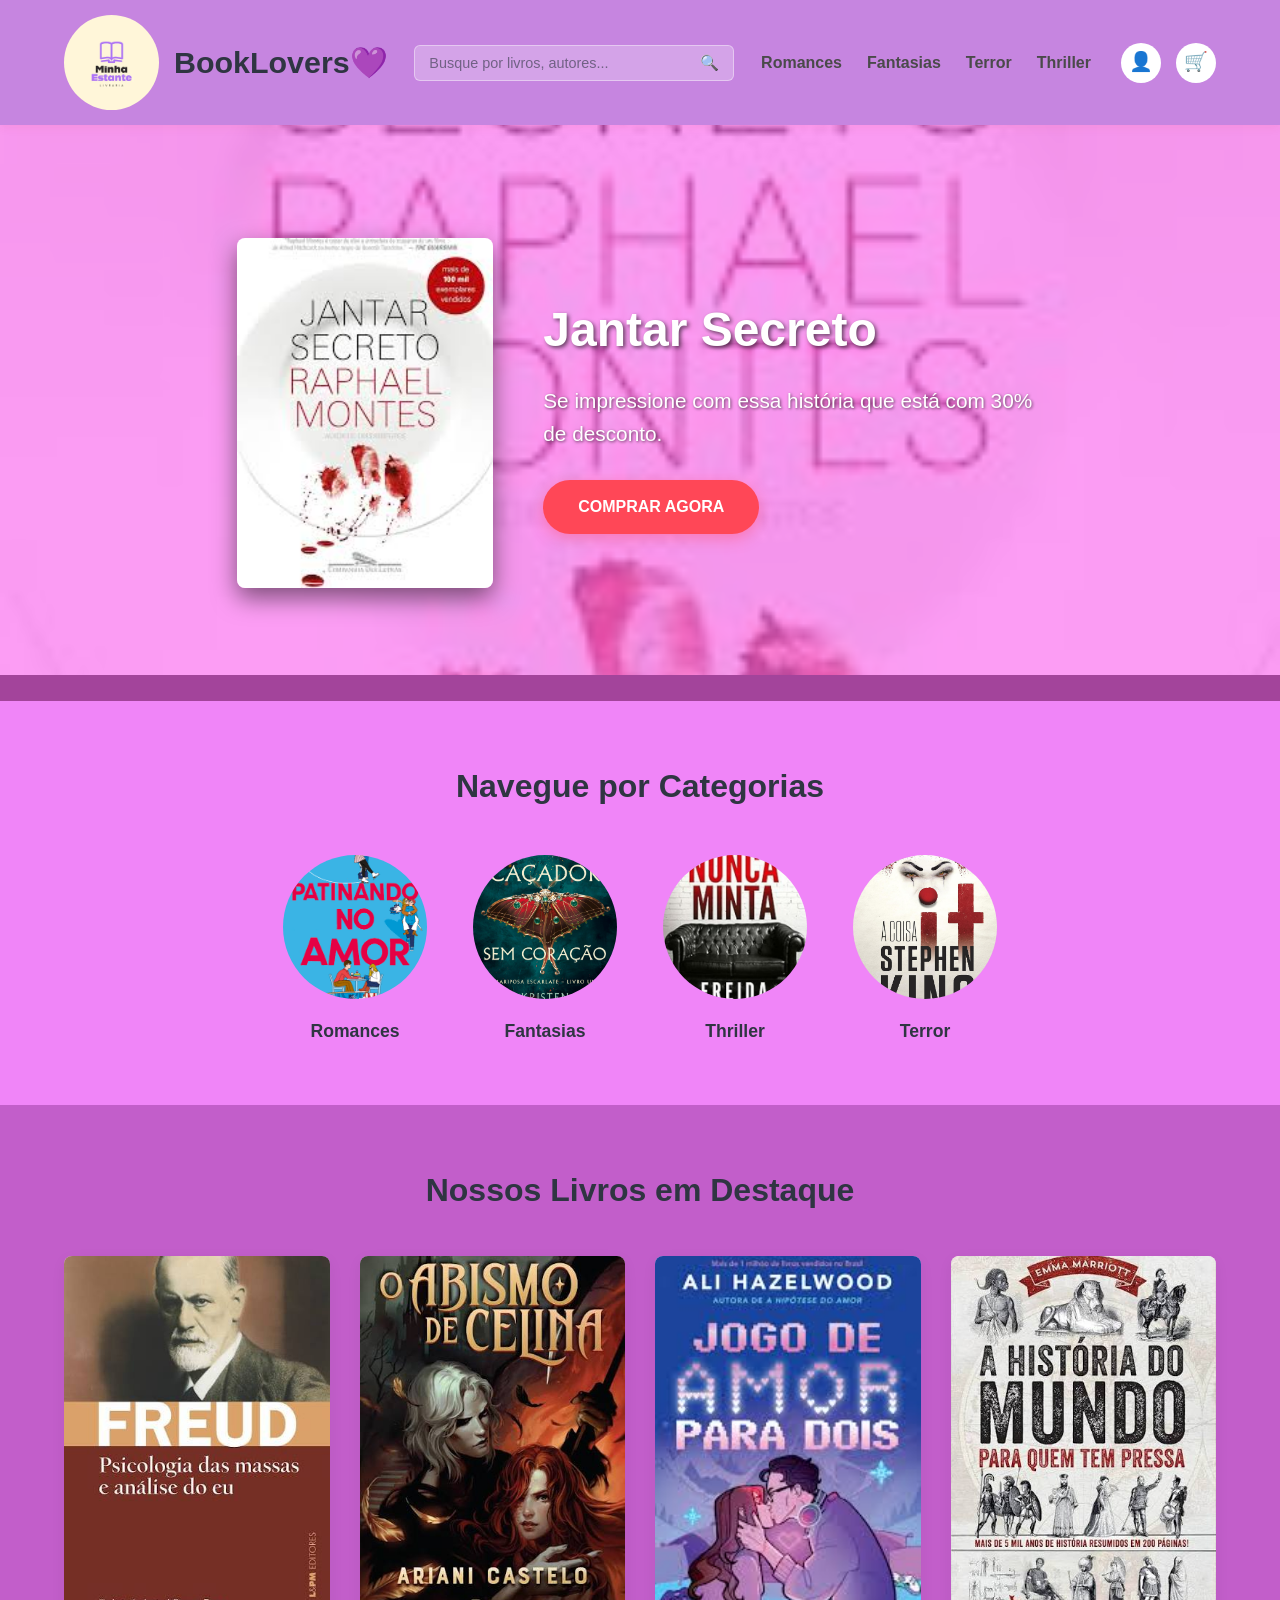
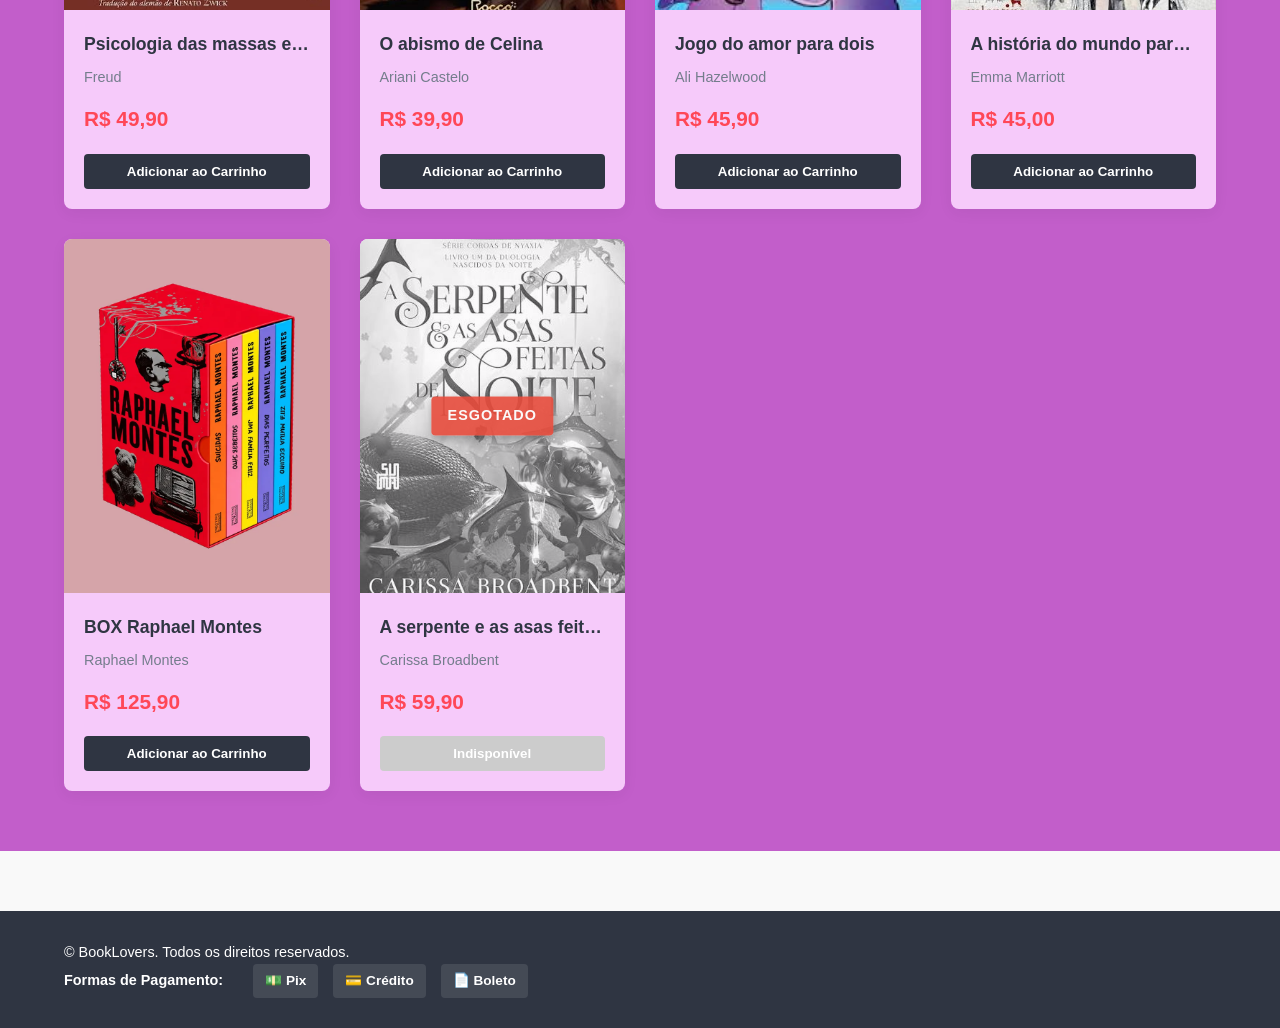
==== commit 047d72c6: "commit" ====
--- a/index.html
+++ b/index.html
@@ -220,13 +220,17 @@
     <!-- RODAPÉ DA LOJA -->
     <footer>
         <div class="footer-container">
+            </div>
             <div class="footer-copy">
+                </div>
                 <p>&copy; BookLovers. Todos os direitos reservados.</p>
             </div>
             <div class="footer-payments">
                 <span>Formas de Pagamento:</span>
                 <div class="payment-badges">
+                </div>
                     <span class="badge" title="Pix">💵 Pix</span>
                     <span class="badge" title="Cartão de Crédito">💳 Crédito</span>
                     <span class="badge" title="Boleto Bancário">📄 Boleto</span>
-                </div>
+                    </footer>
+              
